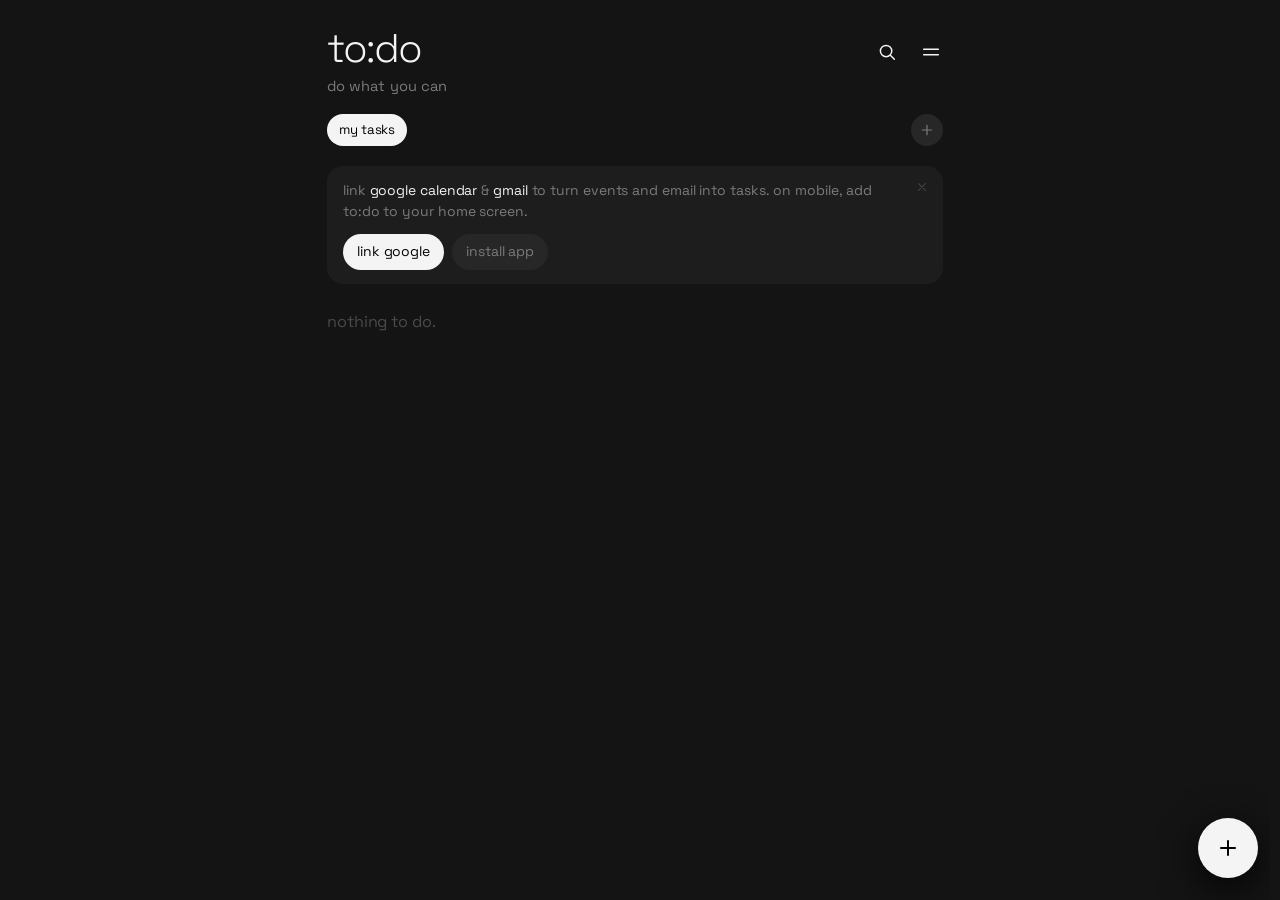
==== to-do/index.html @ fbfce0d0 "Restore to:do and add it to the simple apps hub" ====
<!doctype html>
<html lang="en" data-mode="dark">
<head>
<meta charset="utf-8">
<meta name="viewport" content="width=device-width, initial-scale=1, viewport-fit=cover">
<meta name="theme-color" content="#141414">
<meta name="color-scheme" content="dark">
<meta name="apple-mobile-web-app-capable" content="yes">
<meta name="mobile-web-app-capable" content="yes">
<meta name="apple-mobile-web-app-status-bar-style" content="black">
<script>
// the dev harness is local-only: never enable it on a public host
var __HOST = location.hostname;
var __PRIVATE = __HOST === 'localhost' || __HOST === '0.0.0.0' || __HOST === '::1' || __HOST === '[::1]' ||
  /^127\./.test(__HOST) || /^10\./.test(__HOST) || /^192\.168\./.test(__HOST) ||
  /^172\.(1[6-9]|2\d|3[01])\./.test(__HOST) || /\.local$/i.test(__HOST) || /\.localhost$/i.test(__HOST);
var __DEV = __PRIVATE && new URLSearchParams(location.search).has('dev');
var __NS = __DEV ? 'todo.dev.' : 'todo.';
try {
  const st = JSON.parse(localStorage.getItem(__NS + 'settings') || '{}');
  const m = st.mode === 'light' ? 'light' : 'dark';
  const saved = st.colors && st.colors[m] && st.colors[m].bg;
  const bg = typeof saved === 'string' && /^#[0-9a-f]{6}$/i.test(saved) ? saved : (m === 'light' ? '#ffffff' : '#141414');
  document.documentElement.dataset.mode = m;
  document.querySelector('meta[name="theme-color"]').content = bg;
  document.querySelector('meta[name="color-scheme"]').content = m;
  document.querySelector('meta[name="apple-mobile-web-app-status-bar-style"]').content = m === 'light' ? 'default' : 'black';
} catch {}
</script>
<script>
(function () {
  if (!__DEV || parent === window) return;
  const post = (kind, level, text, extra) => {
    try {
      parent.postMessage(Object.assign({ __todoDev: true, kind, level, text: String(text).slice(0, 4000), ts: Date.now() }, extra || {}), location.origin);
    } catch {}
  };
  const fmt = v => {
    try {
      if (typeof v === 'string') return v;
      if (v instanceof Error) return v.stack || v.message;
      if (typeof v === 'function') return '[function ' + (v.name || 'anonymous') + ']';
      const s = JSON.stringify(v, (k, x) => typeof x === 'function' ? '[function]' : x);
      return s === undefined ? String(v) : s;
    } catch { return String(v); }
  };
  ['log', 'info', 'warn', 'error', 'debug'].forEach(level => {
    const original = console[level].bind(console);
    console[level] = (...args) => {
      original(...args);
      // this hook only exists in the dev sandbox
      post('log', level, args.map(fmt).join(' '));
    };
  });
  addEventListener('error', e => post('log', 'error', (e.message || 'script error') + ' @ ' + (e.filename || '?') + ':' + (e.lineno || 0)));
  addEventListener('unhandledrejection', e => post('log', 'error', 'unhandled rejection: ' + fmt(e.reason)));
  const realFetch = window.fetch;
  if (realFetch) {
    window.fetch = function (input, init) {
      const started = performance.now();
      const req = input && typeof input === 'object' ? input : null;
      const method = String((init && init.method) || (req && req.method) || 'GET').toUpperCase();
      let target = 'request';
      try { const u = new URL(typeof input === 'string' ? input : input.url, location.href); target = u.origin + u.pathname; } catch {}
      const done = (level, text) => post('net', level, method + ' ' + target + ' · ' + text + ' · ' + Math.round(performance.now() - started) + 'ms');
      let promise;
      try { promise = realFetch.apply(this, arguments); } catch (e) { done('error', 'failed'); throw e; }
      Promise.resolve(promise).then(res => done(res.ok ? 'info' : 'warn', String(res.status)), () => done('error', 'failed'));
      return promise;
    };
  }
  post('hello', 'info', 'dev sandbox ready');
})();
</script>
<script>
window.addEventListener('beforeinstallprompt', e => { e.preventDefault(); window.__installPrompt = e; });
</script>
<meta name="apple-mobile-web-app-title" content="to:do">
<title>to:do</title>
<link rel="manifest" href="manifest.webmanifest">
<link rel="icon" href="data:image/svg+xml,%3Csvg xmlns='http://www.w3.org/2000/svg' viewBox='0 0 64 64'%3E%3Crect width='64' height='64' rx='14' fill='%23000'/%3E%3Cpath d='M18 33.5l9 9 19-19' fill='none' stroke='%23f4f4f4' stroke-width='5' stroke-linecap='round' stroke-linejoin='round'/%3E%3C/svg%3E">
<link rel="apple-touch-icon" href="icon-192.png">
<link rel="preconnect" href="https://fonts.googleapis.com">
<link rel="preconnect" href="https://fonts.gstatic.com" crossorigin>
<link id="fontLink" rel="stylesheet" href="">
<style>
:root{
  --bg:#141414;
  --fg:#f4f4f4;
  --mute:color-mix(in srgb,var(--fg) 46%,var(--bg));
  --faint:color-mix(in srgb,var(--fg) 24%,var(--bg));
  --surface:color-mix(in srgb,var(--fg) 4%,var(--bg));
  --surface2:color-mix(in srgb,var(--fg) 8.5%,var(--bg));
  --surface3:color-mix(in srgb,var(--fg) 12.7%,var(--bg));
  --menu:color-mix(in srgb,var(--fg) 2%,var(--bg));
  --danger:color-mix(in srgb,var(--fg) 17.2%,var(--bg));
  --red:#ff453a;
  --accent:var(--fg);
  --accent-ink:var(--bg);
  --shadow:0 10px 40px rgba(0,0,0,.9);
  --shadow-lg:0 30px 80px rgba(0,0,0,.95);
  --font:'Inter',system-ui,-apple-system,"Segoe UI",Roboto,sans-serif;
  --fs:17px;
  --pad:14px;
  --spd:1;
  --ease:cubic-bezier(.22,.8,.24,1);
  --safe-b:env(safe-area-inset-bottom,0px);
  --safe-t:env(safe-area-inset-top,0px);
  color-scheme:dark;
}
html[data-mode="light"]{
  --bg:#fff;
  --fg:#141414;
  --surface:color-mix(in srgb,var(--fg) 3.3%,var(--bg));
  --surface2:color-mix(in srgb,var(--fg) 6.7%,var(--bg));
  --surface3:color-mix(in srgb,var(--fg) 11.5%,var(--bg));
  --menu:color-mix(in srgb,var(--fg) 1.2%,var(--bg));
  --danger:color-mix(in srgb,var(--fg) 8%,var(--bg));
  --red:#d92d20;
  --shadow:0 10px 40px rgba(0,0,0,.10);
  --shadow-lg:0 30px 80px rgba(0,0,0,.14);
  color-scheme:light;
}
html{scrollbar-gutter:stable;touch-action:manipulation}
*{box-sizing:border-box;margin:0;padding:0;border:0;outline:0;-webkit-tap-highlight-color:transparent;scrollbar-width:thin;scrollbar-color:var(--surface3) transparent}
button,a,input,select,textarea,label{touch-action:manipulation}
body,input,textarea,.text,.meta,.empty,.welcome p,.hint,.status .st{-webkit-user-select:text;user-select:text}
@media (max-width:820px),(pointer:coarse){
  #listName,#taskDue,#clientId,#searchInput,.field input[type="text"],.field input[type="password"],.field input[type="url"]{font-size:16px}
}
::-webkit-scrollbar{width:5px;height:5px}
::-webkit-scrollbar-track{background:transparent}
::-webkit-scrollbar-thumb{background:var(--surface3);border-radius:999px}
html,body{background:var(--bg);color:var(--fg);touch-action:manipulation}
body{
  font-family:var(--font);font-size:var(--fs);font-weight:400;line-height:1.4;
  text-transform:lowercase;letter-spacing:-.005em;
  -webkit-font-smoothing:antialiased;min-height:100dvh;overflow-x:hidden;
}
button,input,select,textarea{font:inherit;color:inherit;background:none;text-transform:inherit;letter-spacing:inherit}
button{cursor:pointer;user-select:none}
.raw,.raw::placeholder{text-transform:none}
::selection{background:var(--fg);color:var(--bg)}
:is(button,a,input:not(#taskText)):focus-visible{background-color:var(--surface3)!important;border-radius:10px}
:is(.seg button[aria-pressed="true"],.chip.solid):focus-visible{background-color:var(--fg)!important;border-radius:999px;opacity:.75}
[hidden]{display:none!important}

/* ---------- layout ---------- */
main{max-width:660px;margin:0 auto;padding:calc(28px + var(--safe-t)) 22px calc(140px + var(--safe-b))}
header{display:grid;grid-template-columns:minmax(0,1fr) auto;align-items:start;gap:16px;transition:column-gap calc(var(--spd)*220ms) var(--ease)}
#brand{grid-column:1;grid-row:1;min-width:0;max-height:80px;overflow:hidden;transition:max-height calc(var(--spd)*240ms) var(--ease),opacity calc(var(--spd)*180ms) ease,transform calc(var(--spd)*220ms) var(--ease)}
body.searching #brand{max-height:44px;opacity:0;transform:translateX(-8px);pointer-events:none}
body.searching header{column-gap:8px}
h1{font-size:2.35em;font-weight:300;letter-spacing:-.035em;line-height:1.05;word-break:break-word}
#title .devbadge{display:inline-block;vertical-align:middle;margin-left:8px;padding:2px 6px;border-radius:6px;background:var(--surface3);color:var(--mute);font-size:.28em;letter-spacing:.08em;font-weight:500;line-height:1.2}
.motto{color:var(--mute);font-size:.86em;margin-top:6px;letter-spacing:.005em;cursor:pointer;transition:opacity calc(var(--spd)*200ms) ease,color calc(var(--spd)*200ms) ease}
.motto:hover{color:var(--fg)}
.motto.fade{opacity:0}
.iconbtn{width:44px;height:44px;display:grid;place-items:center;border-radius:50%;color:var(--fg);transition:background calc(var(--spd)*200ms)}
.iconbtn:hover{background:var(--surface2)}
.iconbtn svg{width:22px;height:22px;stroke:currentColor;fill:none;stroke-width:1.6;stroke-linecap:round}
.hactions{grid-column:2;grid-row:1;display:flex;align-items:flex-start;flex:none}
#searchBtn{position:relative;margin-top:2px}
#searchBtn .searchGlyph,#searchBtn .closeGlyph{grid-area:1/1;transition:opacity calc(var(--spd)*220ms) ease,transform calc(var(--spd)*220ms) var(--ease)}
#searchBtn .closeGlyph{opacity:0;transform:rotate(-45deg) scale(.7)}
body.searching #searchBtn .searchGlyph{opacity:0;transform:rotate(45deg) scale(.7)}
body.searching #searchBtn .closeGlyph{opacity:1;transform:none}
#menuBtn{margin-top:2px;margin-right:-10px}
#menuBtn .dot{position:absolute;width:6px;height:6px;border-radius:50%;background:var(--accent);transform:translate(11px,-11px);opacity:0;transition:opacity calc(var(--spd)*300ms)}
#menuBtn.attn .dot{opacity:1}
#menuBtn{position:relative}

/* ---------- search ---------- */
.searchwrap{grid-column:1;grid-row:1;min-width:0;height:44px;display:flex;align-items:center;opacity:0;transform:scaleX(.55);transform-origin:right center;pointer-events:none;transition:opacity calc(var(--spd)*200ms) ease,transform calc(var(--spd)*260ms) var(--ease)}
body.searching #searchWrap{opacity:1;transform:none;pointer-events:auto}
.searchwrap>div{min-width:0;width:100%}
.searchbar{display:flex;align-items:center;gap:8px;width:100%;height:40px;padding:0 14px;background:var(--surface2);border-radius:999px}
.searchbar>svg{width:16px;height:16px;flex:none;stroke:var(--mute);fill:none;stroke-width:1.7;stroke-linecap:round}
#searchInput{flex:1;min-width:0;height:100%;background:transparent;color:var(--fg);font-size:max(16px,1em);text-transform:none;appearance:none;-webkit-appearance:none}
#searchInput::placeholder{color:var(--faint)}
#searchInput::-webkit-search-cancel-button{display:none}
#searchClear{flex:none;width:26px;height:26px;border-radius:50%;display:grid;place-items:center;color:var(--mute);font-size:1.1em;transition:background calc(var(--spd)*200ms),color calc(var(--spd)*200ms)}
#searchClear:hover{color:var(--fg);background:var(--surface3)}
#listbar{max-height:40px;transition:max-height calc(var(--spd)*220ms) var(--ease),opacity calc(var(--spd)*160ms) ease,margin-top calc(var(--spd)*220ms) ease}
body.searching #listbar{max-height:0;opacity:0;margin-top:0;overflow:hidden;pointer-events:none}
body.searching #welcomeWrap{display:none}
.meta .listname{color:var(--mute)}

/* ---------- lists ---------- */
ul{list-style:none}
#taskArea{margin-top:18px;transition:opacity calc(var(--spd)*160ms) ease,transform calc(var(--spd)*160ms) var(--ease)}
#taskArea.swapping{opacity:0;transform:translateY(4px);pointer-events:none}
.item{display:grid;grid-template-rows:1fr;opacity:1;transition:grid-template-rows calc(var(--spd)*240ms) cubic-bezier(.25,.46,.45,.94),opacity calc(var(--spd)*140ms) ease}
.item>.inner{min-height:0;overflow:hidden;display:flex;align-items:flex-start;gap:14px;padding:var(--pad) 0;transition:opacity calc(var(--spd)*100ms) ease,transform calc(var(--spd)*100ms) var(--ease),padding-top calc(var(--spd)*240ms) cubic-bezier(.25,.46,.45,.94),padding-bottom calc(var(--spd)*240ms) cubic-bezier(.25,.46,.45,.94)}
.item.enter{grid-template-rows:0fr;opacity:0}
.item.leaving{grid-template-rows:0fr;opacity:0}
.item.enter>.inner,.item.leaving>.inner{padding-top:0;padding-bottom:0}
.item.leaving>.inner{opacity:0;transform:translateY(-4px)}
.check{flex:none;width:24px;height:24px;margin-top:calc((1.4em - 24px)/2);border-radius:50%;background:var(--surface3);display:grid;place-items:center;transition:background calc(var(--spd)*240ms) ease,transform calc(var(--spd)*200ms) ease}
.check:active{transform:scale(.88)}
.check svg{width:14px;height:14px;fill:none;stroke:var(--accent-ink);stroke-width:2.6;stroke-linecap:round;stroke-linejoin:round}
.check path{stroke-dasharray:24;stroke-dashoffset:24;transition:stroke-dashoffset calc(var(--spd)*240ms) cubic-bezier(.25,.46,.45,.94)}
@media (hover:hover){.check:hover{background:color-mix(in srgb,var(--fg) 30%,var(--bg))}}
.body{flex:1;min-width:0}
.text{
  word-break:break-word;
  background:linear-gradient(currentColor,currentColor) no-repeat 0 50%/0% 1.5px;
  transition:background-size calc(var(--spd)*240ms) cubic-bezier(.25,.46,.45,.94),color calc(var(--spd)*240ms) ease;
}
.meta{font-size:.7em;color:var(--faint);margin-top:4px;letter-spacing:.03em;display:flex;gap:8px;flex-wrap:wrap;transition:opacity calc(var(--spd)*120ms) ease}
.meta .late{color:var(--mute);display:inline-flex;align-items:center;gap:6px}
.meta .late::before{content:"";flex:none;width:5px;height:5px;border-radius:50%;background:var(--red)}
.meta .bell{display:inline-flex;align-items:center}
.meta .bell svg{width:11px;height:11px;fill:none;stroke:currentColor;stroke-width:1.8;stroke-linecap:round;stroke-linejoin:round}
.striking .check,.done .check{background:var(--accent)}
.striking .check path,.done .check path{stroke-dashoffset:0}
.striking .text,.done .text{background-size:100% 1.5px;color:var(--mute)}
.done .meta{opacity:.6}
.edit{flex:none;width:34px;height:34px;margin:calc((1.4em - 34px)/2) -6px 0 0;border-radius:50%;display:grid;place-items:center;color:var(--faint);transition:color calc(var(--spd)*200ms),background calc(var(--spd)*200ms)}
.edit svg{width:16px;height:16px;fill:none;stroke:currentColor;stroke-width:1.6;stroke-linecap:round;stroke-linejoin:round}
.edit:hover{color:var(--fg);background:var(--surface2)}
.empty{color:var(--faint);padding:var(--pad) 0;font-size:.95em}

.secclip{display:grid;grid-template-rows:1fr;opacity:1;transition:grid-template-rows calc(var(--spd)*300ms) var(--ease),opacity calc(var(--spd)*220ms) ease}
.secclip>div{min-height:0;overflow:hidden}
#overdueWrap{margin-bottom:12px;transition:margin-bottom calc(var(--spd)*300ms) var(--ease)}
#overdueWrap.off{margin-bottom:0}
#overdueWrap.off>.secclip{grid-template-rows:0fr;opacity:0}
#overdueHead{display:flex;align-items:center;gap:8px;color:var(--mute);font-size:.8em;padding:2px 0 4px;letter-spacing:.02em}
#overdueHead .dot{flex:none;width:6px;height:6px;border-radius:50%;background:var(--red)}

#welcomeWrap{display:grid;grid-template-rows:1fr;opacity:1;margin-top:18px;transition:grid-template-rows calc(var(--spd)*240ms) cubic-bezier(.25,.46,.45,.94),opacity calc(var(--spd)*160ms) ease,margin-top calc(var(--spd)*240ms) ease}
#welcomeWrap[hidden]{display:none}
#welcomeWrap.off{grid-template-rows:0fr;opacity:0;margin-top:0}
#welcomeWrap>div{min-height:0;overflow:hidden}
.welcome{position:relative;background:var(--surface);border-radius:16px;padding:14px 16px}
.welcome p{font-size:.82em;color:var(--mute);line-height:1.5;padding-right:36px}
.welcome p strong{color:var(--fg);font-weight:400}
.welcome-actions{display:flex;gap:8px;flex-wrap:wrap;margin-top:12px}
.welcome-x{position:absolute;top:6px;right:6px;width:30px;height:30px;display:grid;place-items:center;border-radius:50%;color:var(--faint)}
.welcome-x:hover{color:var(--fg);background:var(--surface2)}
.welcome-x svg{width:14px;height:14px;stroke:currentColor;fill:none;stroke-width:1.8;stroke-linecap:round}

#doneWrap{margin-top:34px;transition:margin-top calc(var(--spd)*300ms) var(--ease)}
#doneWrap.off{margin-top:0}
#doneWrap.off>.secclip{grid-template-rows:0fr;opacity:0}
#doneHead{display:flex;align-items:center;gap:10px;color:var(--mute);font-size:.8em;padding:8px 0;letter-spacing:.02em}
#doneHead svg{width:12px;height:12px;stroke:currentColor;fill:none;stroke-width:2;transition:transform calc(var(--spd)*260ms) var(--ease)}
#doneWrap.collapsed #doneHead svg{transform:rotate(-90deg)}
#doneHead .grow{flex:1}
#clearDone{color:var(--faint);font-size:1em;padding:4px 0}
#clearDone:hover{color:var(--fg)}
#doneBox{display:grid;grid-template-rows:1fr;transition:grid-template-rows calc(var(--spd)*320ms) var(--ease)}
#doneWrap.collapsed #doneBox{grid-template-rows:0fr}
#doneBox>div{min-height:0;overflow:hidden}
#doneList .item>.inner{padding:calc(var(--pad)*.7) 0}
#doneList .item.enter>.inner,#doneList .item.leaving>.inner{padding-top:0;padding-bottom:0}
#doneList{font-size:.94em}

/* ---------- lists ---------- */
.listbar{display:flex;align-items:center;gap:6px;margin-top:16px;position:relative}
.listtabs{display:flex;gap:6px;overflow-x:auto;scrollbar-width:none;flex:1;padding:2px 0}
.listtabs::-webkit-scrollbar{display:none}
.listtab{flex:none;height:32px;padding:0 12px;border-radius:999px;background:var(--surface2);color:var(--mute);font-size:.78em;white-space:nowrap;transition:background calc(var(--spd)*200ms) ease,color calc(var(--spd)*200ms) ease}
.listtab:hover{color:var(--fg)}
.listtab[aria-selected="true"]{background:var(--accent);color:var(--accent-ink)}
.listbtn{flex:none;width:32px;height:32px;border-radius:50%;display:grid;place-items:center;color:var(--mute);background:var(--surface2);transition:background calc(var(--spd)*200ms) ease,color calc(var(--spd)*200ms) ease}
.listbtn:hover{color:var(--fg);background:var(--surface3)}
.listbtn svg{width:16px;height:16px;stroke:currentColor;fill:none;stroke-width:1.8;stroke-linecap:round}
#listMore[hidden]{display:none}
#listMore{background:transparent}
#listMore:hover{background:var(--surface2)}
.listmenu{position:absolute;top:calc(100% + 8px);right:0;z-index:20;background:var(--surface);border-radius:12px;padding:6px;box-shadow:var(--shadow);display:flex;flex-direction:column;min-width:150px}
.listmenu[hidden]{display:none}
.listmenu button{text-align:left;padding:9px 12px;border-radius:8px;color:var(--mute);font-size:.85em}
.listmenu button:hover{color:var(--fg);background:var(--surface2)}
.listmenu button.danger:hover{background:var(--danger)}
.listformwrap{max-height:36px;overflow:hidden;opacity:1;margin-top:10px;transition:max-height calc(var(--spd)*200ms) cubic-bezier(.4,0,.2,1),opacity calc(var(--spd)*160ms) ease,margin-top calc(var(--spd)*200ms) ease}
.listformwrap[hidden]{display:none}
.listformwrap.off{max-height:0;opacity:0;margin-top:0}
.listformwrap>div{min-height:0;overflow:hidden}
.listform{display:flex;gap:8px;align-items:center}
.listform input{flex:1;min-width:0;height:36px;background:var(--surface2);border-radius:999px;padding:0 14px;font-size:.86em}
.listform input::placeholder{color:var(--faint)}

/* ---------- fab ---------- */
#fab{
  position:fixed;z-index:60;right:calc(22px + env(safe-area-inset-right,0px));bottom:calc(22px + var(--safe-b));
  width:60px;height:60px;border-radius:50%;background:var(--accent);color:var(--accent-ink);display:grid;place-items:center;
  box-shadow:var(--shadow);transition:transform calc(var(--spd)*320ms) var(--ease),background calc(var(--spd)*300ms)
}
#fab svg{width:24px;height:24px;stroke:var(--accent-ink);stroke-width:2;stroke-linecap:round;fill:none;transition:transform calc(var(--spd)*320ms) var(--ease)}
#fab:active{transform:scale(.92)}
#fab.open svg{transform:rotate(45deg)}
#fab:focus-visible{background:var(--accent)!important;box-shadow:0 0 0 6px var(--surface3)}

/* ---------- popover sheet ---------- */
.scrim{position:fixed;inset:0;z-index:40;background:rgba(0,0,0,.6);opacity:0;pointer-events:none;transition:opacity calc(var(--spd)*260ms) ease;backdrop-filter:blur(2px);-webkit-backdrop-filter:blur(2px)}
.scrim.show{opacity:1;pointer-events:auto}
#sheet{
  position:fixed;z-index:50;right:calc(22px + env(safe-area-inset-right,0px));bottom:calc(96px + var(--safe-b));
  width:min(440px,calc(100vw - 32px));background:var(--surface);border-radius:22px;padding:18px;
  transform-origin:calc(100% - 30px) calc(100% + 40px);transform:scale(.6) translateY(20px);opacity:0;pointer-events:none;
  transition:transform calc(var(--spd)*340ms) var(--ease),opacity calc(var(--spd)*220ms) ease;
  box-shadow:var(--shadow-lg)
}
#sheet.show{transform:none;opacity:1;pointer-events:auto}
#taskText{width:100%;font-size:1.15em;padding:6px 2px 14px;font-weight:400}
#taskText::placeholder{color:var(--faint)}
.row{display:flex;align-items:center;gap:8px;flex-wrap:wrap}
.grow{flex:1}
.chip{display:inline-flex;align-items:center;gap:8px;height:36px;padding:0 14px;border-radius:999px;background:var(--surface2);color:var(--mute);font-size:.82em;transition:background calc(var(--spd)*200ms),color calc(var(--spd)*200ms)}
.chip:hover{color:var(--fg)}
.chip.solid{background:var(--accent);color:var(--accent-ink)}
.chip.solid:disabled{opacity:.35}
#notifyChip{padding:0 11px;color:var(--mute)}
#notifyChip svg{width:16px;height:16px;fill:none;stroke:currentColor;stroke-width:1.6;stroke-linecap:round;stroke-linejoin:round}
#notifyChip[aria-pressed="true"]{background:var(--accent);color:var(--accent-ink)}
.chip.danger:hover{background:var(--danger)}
.chip input[type=datetime-local]{color:var(--fg);font-size:1em;min-width:0;width:100%;color-scheme:inherit;text-transform:none}
label.chip{flex:0 1 auto;min-width:0;overflow:hidden}
#form .row{flex-wrap:wrap}
#form .row .duewrap{display:flex;align-items:center;gap:8px;flex:1 1 0;min-width:0;position:relative}
#form .row label.chip{flex:1 1 0;width:100%;min-width:0;max-width:none;position:relative}
#dueCompact{display:none}
#form .row label.chip:focus-within{background:var(--surface3)}
#form .row .actions{display:flex;gap:8px;margin-left:0;flex:0 0 auto}
.row .chip:not(label){flex:none}
.chip input[type=datetime-local]:not(.has){color:var(--faint)}
.more-toggle{margin-top:14px;color:var(--faint);font-size:.78em;display:flex;align-items:center;gap:6px;padding:4px 0}
.more-toggle svg{width:10px;height:10px;stroke:currentColor;fill:none;stroke-width:2;transition:transform calc(var(--spd)*240ms) var(--ease)}
.more-toggle[aria-expanded="true"] svg{transform:rotate(180deg)}
.more-toggle:hover{color:var(--fg)}
.more{display:grid;grid-template-rows:0fr;transition:grid-template-rows calc(var(--spd)*300ms) var(--ease)}
.more.show{grid-template-rows:1fr}
.more>div{min-height:0;overflow:hidden;display:flex;flex-direction:column}
.more button{text-align:left;padding:12px 2px;color:var(--mute);font-size:.92em;display:flex;align-items:center;gap:12px;border-radius:10px}
.more button:first-child{margin-top:8px}
.more button:hover{color:var(--fg)}
.more button svg{width:16px;height:16px;fill:none;stroke:currentColor;stroke-width:1.6;stroke-linecap:round;stroke-linejoin:round}

/* ---------- mobile task sheet ---------- */
@media (max-width:520px){
  #sheet{right:16px;left:16px;width:auto}
  #form .row{flex-wrap:nowrap;gap:4px;position:relative}
  #form .row.editing{flex-wrap:wrap;justify-content:center;gap:6px}
  #form .row.editing .duewrap{flex:1 1 100%}
  #form .row.editing label.chip{flex:1 1 100%}
  #form .row .duewrap{flex:1 1 0;min-width:0;gap:0;overflow:hidden}
  #form .row label.chip{flex:1 1 0;width:100%;max-width:none;min-width:0;padding:0 10px;gap:0}
  #form .row label.chip .duelabel{display:none}
  #dueCompact{display:block;font-size:15px;line-height:36px;white-space:nowrap;overflow:hidden;text-overflow:ellipsis;padding-right:30px;color:var(--mute);pointer-events:none}
  #dueCompact.has{color:var(--fg)}
  #taskDue{position:absolute;inset:0;width:100%;height:100%;opacity:0;cursor:pointer;font-size:16px;min-width:0;padding:0;z-index:1}
  #form .row .actions{flex:0 0 auto;margin-left:0;display:flex}
  #form .row .actions .chip{flex:0 0 auto;min-width:100px;padding:0 14px;justify-content:center}
  #notifyChip{flex:0 0 auto;padding:0 9px}
  #clearDue{position:absolute;top:0;right:0;width:30px;height:36px;padding:0;justify-content:center;background:transparent;z-index:2}
}

/* ---------- menu drawer ---------- */
#menu{
  position:fixed;z-index:65;top:0;right:0;bottom:0;width:min(390px,100vw);background:var(--menu);
  transform:translateX(102%);transition:transform calc(var(--spd)*380ms) var(--ease);
  overflow-y:auto;overscroll-behavior:contain;padding:calc(24px + var(--safe-t)) 24px calc(48px + var(--safe-b))
}
#menu.show{transform:none}
#menu .top{display:flex;align-items:center;justify-content:space-between;margin-bottom:4px}
#menu h2{font-size:1.2em;font-weight:300;letter-spacing:-.02em}
#menu h3{font-size:.7em;color:var(--faint);font-weight:500;letter-spacing:.1em;margin:22px 0 8px}
.card{background:var(--surface);border-radius:16px;padding:12px 16px;display:flex;flex-direction:column;gap:2px}
.field{padding:8px 0}
.field>label,.field>.lbl{display:block;font-size:.76em;color:var(--mute);margin-bottom:6px}
.field input[type=text],.field input[type=password]{width:100%;background:var(--surface2);border-radius:10px;padding:10px 12px;font-size:.88em}
.field input::placeholder{color:var(--faint)}
.hint{font-size:.7em;color:var(--faint);margin-top:6px;line-height:1.45}
.hint a{color:var(--mute)}
.seg{display:flex;flex-wrap:wrap;gap:6px}
.seg button{height:32px;padding:0 12px;border-radius:999px;background:var(--surface2);color:var(--mute);font-size:.78em;transition:background calc(var(--spd)*200ms),color calc(var(--spd)*200ms)}
.seg button[aria-pressed="true"]{background:var(--accent);color:var(--accent-ink)}
.seg button:hover:not([aria-pressed="true"]){color:var(--fg)}
.tog{display:flex;align-items:center;justify-content:space-between;padding:9px 0;font-size:.88em;color:var(--mute);width:100%;text-align:left}
.tog:hover{color:var(--fg)}
.tog[aria-disabled="true"]{color:var(--faint);cursor:default}
.tog[aria-disabled="true"]:hover{color:var(--faint)}
.tog[aria-disabled="true"] .sw{opacity:.5}
.sw{flex:none;width:38px;height:22px;border-radius:999px;background:var(--surface3);position:relative;transition:background calc(var(--spd)*240ms)}
.sw::after{content:"";position:absolute;top:3px;left:3px;width:16px;height:16px;border-radius:50%;background:var(--mute);transition:transform calc(var(--spd)*240ms) var(--ease),background calc(var(--spd)*240ms)}
.tog[aria-checked="true"] .sw{background:var(--accent)}
.tog[aria-checked="true"] .sw::after{transform:translateX(16px);background:var(--accent-ink)}
.status{display:flex;align-items:center;justify-content:space-between;gap:12px;padding:6px 0 10px;font-size:.88em}
.status .st{color:var(--mute);min-width:0;overflow:hidden;text-overflow:ellipsis;white-space:nowrap}
.linkbtn{display:block;width:100%;text-align:left;padding:9px 0;color:var(--mute);font-size:.88em;text-decoration:none}
.linkbtn:hover{color:var(--fg)}
.linkgrid{display:grid;grid-template-columns:1fr 1fr;gap:0 18px}
.linkgrid .linkbtn{padding:8px 0}
.swatches{display:flex;flex-wrap:wrap;align-items:center;gap:8px;padding:2px 0}
.swatch{width:24px;height:24px;border-radius:50%;background:var(--sw);transition:transform calc(var(--spd)*200ms) var(--ease),box-shadow calc(var(--spd)*200ms) ease}
.swatch:active{transform:scale(.9)}
.swatch[aria-pressed="true"],.swatch.custom-on{box-shadow:0 0 0 2px var(--bg),0 0 0 3px var(--fg)}
.swatch.custom{position:relative;overflow:hidden;background:conic-gradient(from 0deg,#f7768e,#e0af68,#9ece6a,#7dcfff,#7aa2f7,#bb9af7,#f7768e)}
.swatch.custom input{position:absolute;inset:-6px;width:calc(100% + 12px);height:calc(100% + 12px);opacity:0;cursor:pointer}
.swatch.custom:focus-within{box-shadow:0 0 0 2px var(--bg),0 0 0 3px var(--fg)}
.color-row{display:flex;align-items:center;justify-content:space-between;gap:12px;padding:7px 0}
.color-row .lbl{margin:0;font-size:.8em;color:var(--mute)}
.color-input{width:42px;height:26px;border-radius:8px;background:var(--surface2);padding:0;cursor:pointer;appearance:none;-webkit-appearance:none;box-shadow:inset 0 0 0 1px var(--surface3)}
.color-input::-webkit-color-swatch-wrapper{padding:0}
.color-input::-webkit-color-swatch{border:0;border-radius:6px}
.color-input::-moz-color-swatch{border:0;border-radius:6px}
.chip:disabled{opacity:.35;pointer-events:none}

/* ---------- toast ---------- */
#toast{
  position:fixed;z-index:70;left:50%;bottom:calc(34px + var(--safe-b));transform:translate(-50%,20px);opacity:0;pointer-events:none;
  background:var(--surface2);color:var(--fg);border-radius:999px;padding:11px 18px;font-size:.8em;max-width:calc(100vw - 140px);
  transition:transform calc(var(--spd)*300ms) var(--ease),opacity calc(var(--spd)*220ms) ease;text-align:center
}
#toast.show{transform:translate(-50%,0);opacity:1}
@media (max-width:520px){#toast{left:22px;transform:translate(0,20px);max-width:calc(100vw - 120px)}#toast.show{transform:none}}

html.rm *,html.rm *::before,html.rm *::after{animation-duration:1ms!important;animation-delay:0ms!important;transition-duration:1ms!important;transition-delay:0ms!important}
html.no-tx *,html.no-tx *::before,html.no-tx *::after{transition:none!important}
</style>
</head>
<body>
<main>
  <header>
    <div id="brand">
      <h1 id="title">to:do</h1>
      <div class="motto" id="motto" role="button" tabindex="0" aria-label="encouragement, tap for another">you got this</div>
    </div>
    <div id="searchWrap" class="searchwrap" hidden><div>
      <div class="searchbar">
        <svg viewBox="0 0 24 24" aria-hidden="true"><circle cx="11" cy="11" r="6.2"/><path d="M15.6 15.6 20 20"/></svg>
        <input id="searchInput" type="search" placeholder="search all tasks" maxlength="120" autocomplete="off" enterkeyhint="search" aria-label="search tasks">
        <button type="button" id="searchClear" aria-label="clear search" hidden>×</button>
      </div>
    </div></div>
    <div class="hactions">
      <button class="iconbtn" id="searchBtn" aria-label="search tasks" aria-expanded="false" aria-controls="searchWrap">
        <svg class="searchGlyph" viewBox="0 0 24 24" aria-hidden="true"><circle cx="11" cy="11" r="6.2"/><path d="M15.6 15.6 20 20"/></svg>
        <svg class="closeGlyph" viewBox="0 0 24 24" aria-hidden="true"><path d="M6 6l12 12M18 6 6 18"/></svg>
      </button>
      <button class="iconbtn" id="menuBtn" aria-label="menu" aria-expanded="false" aria-controls="menu">
        <svg viewBox="0 0 24 24"><path d="M4 9h16M4 15h16"/></svg><span class="dot"></span>
      </button>
    </div>
  </header>

  <div class="listbar" id="listbar">
    <div id="listTabs" class="listtabs" role="tablist" aria-label="lists"></div>
    <button type="button" class="listbtn" id="listMore" aria-label="list options" aria-haspopup="menu" aria-expanded="false" hidden><svg viewBox="0 0 24 24"><path d="M5 12h.01M12 12h.01M19 12h.01"/></svg></button>
    <button type="button" class="listbtn" id="addListBtn" aria-label="new list" aria-expanded="false" aria-controls="listFormWrap"><svg viewBox="0 0 24 24"><path d="M12 5v14M5 12h14"/></svg></button>
    <div class="listmenu" id="listMenu" role="menu" hidden>
      <button type="button" id="renameList" role="menuitem">rename</button>
      <button type="button" id="deleteList" class="danger" role="menuitem">delete</button>
    </div>
  </div>
  <div id="listFormWrap" class="listformwrap" hidden><div>
    <form id="listForm" class="listform" autocomplete="off">
      <input id="listName" type="text" maxlength="40" placeholder="list name" enterkeyhint="done" aria-label="list name">
      <button type="submit" class="chip solid" id="listSubmit">add</button>
      <button type="button" class="chip" id="listCancel">cancel</button>
    </form>
  </div></div>

  <div id="welcomeWrap" hidden><div>
    <section class="welcome" aria-label="welcome">
      <button type="button" class="welcome-x" id="welcomeClose" aria-label="dismiss welcome"><svg viewBox="0 0 24 24"><path d="M6 6l12 12M18 6 6 18"/></svg></button>
      <p>link <strong>google calendar</strong> &amp; <strong>gmail</strong> to turn events and email into tasks.<span id="welcomeHome"> on mobile, add to:do to your home screen.</span></p>
      <div class="welcome-actions" id="welcomeActions">
        <button type="button" class="chip solid" id="welcomeLink">link google</button>
        <button type="button" class="chip" id="welcomeInstall">install app</button>
      </div>
    </section>
  </div></div>

  <div id="taskArea" role="tabpanel">
    <section id="overdueWrap" hidden>
      <div class="secclip"><div>
        <div id="overdueHead"><span class="dot" aria-hidden="true"></span><span>overdue <span id="overdueCount"></span></span></div>
        <ul id="overdueList" aria-label="overdue tasks"></ul>
      </div></div>
    </section>
    <ul id="list" aria-label="tasks"></ul>
    <div class="empty" id="empty" hidden>nothing to do.</div>

    <section id="doneWrap" hidden>
      <div class="secclip"><div>
        <div id="doneHead">
          <button id="doneToggle" aria-expanded="true" style="display:flex;align-items:center;gap:10px">
            <svg viewBox="0 0 12 12"><path d="M2.5 4.5 6 8l3.5-3.5"/></svg><span>completed <span id="doneCount"></span></span>
          </button>
          <span class="grow"></span>
          <button id="clearDone">clear</button>
        </div>
        <div id="doneBox"><div><ul id="doneList" aria-label="completed"></ul></div></div>
      </div></div>
    </section>
  </div>
</main>

<div class="scrim" id="scrim"></div>

<section id="sheet" role="dialog" aria-modal="true" aria-label="add task" aria-hidden="true" inert>
  <form id="form" autocomplete="off">
    <input id="taskText" type="text" placeholder="what needs doing?" maxlength="240" enterkeyhint="done">
    <div class="row">
      <div class="duewrap">
        <label class="chip" title="due"><span class="duelabel">due</span><span id="dueCompact"></span><input type="datetime-local" id="taskDue" aria-label="due date"></label>
        <button type="button" class="chip" id="clearDue" aria-label="clear due date" hidden>×</button>
      </div>
      <button type="button" class="chip" id="notifyChip" aria-pressed="true" title="remind me" aria-label="remind me"><svg viewBox="0 0 24 24" aria-hidden="true"><path d="M6 9a6 6 0 0 1 12 0c0 7 3 7 3 9H3c0-2 3-2 3-9"/><path d="M10 21h4"/></svg></button>
      <span class="actions">
        <button type="button" class="chip danger" id="delBtn" hidden>delete</button>
        <button type="submit" class="chip solid" id="saveBtn">add</button>
      </span>
    </div>
  </form>
</section>

<button id="fab" aria-label="add task" aria-expanded="false" aria-controls="sheet">
  <svg viewBox="0 0 24 24"><path d="M12 5v14M5 12h14"/></svg>
</button>

<aside id="menu" aria-label="settings" aria-hidden="true" inert>
  <div class="top">
    <h2>menu</h2>
    <button type="button" class="iconbtn" id="menuClose" aria-label="close menu" style="margin-right:-10px"><svg viewBox="0 0 24 24"><path d="M6 6l12 12M18 6 6 18"/></svg></button>
  </div>

  <h3>appearance</h3>
  <div class="card">
    <div class="field"><div class="lbl">mode</div>
      <div class="seg" data-seg="mode"><button data-v="light">light</button><button data-v="dark">dark</button></div></div>
    <div class="field"><div class="lbl">font</div>
      <div class="seg" data-seg="font"><button data-v="inter">inter</button><button data-v="manrope">manrope</button><button data-v="grotesk">grotesk</button><button data-v="mono">mono</button><button data-v="system">system</button></div></div>
    <div class="field"><div class="lbl">text size</div>
      <div class="seg" data-seg="size"><button data-v="s">small</button><button data-v="m">medium</button><button data-v="l">large</button></div></div>
    <div class="field"><div class="lbl">density</div>
      <div class="seg" data-seg="density"><button data-v="compact">compact</button><button data-v="comfy">comfy</button><button data-v="airy">airy</button></div></div>
    <div class="field"><div class="lbl">animation</div>
      <div class="seg" data-seg="speed" data-num><button data-v="1.6">slow</button><button data-v="1">normal</button><button data-v="0.6">fast</button></div></div>
    <button type="button" class="tog" role="switch" data-toggle="reduceMotion"><span>reduce motion</span><span class="sw"></span></button>
  </div>

  <h3>colors</h3>
  <div class="card">
    <div class="field"><div class="lbl">accent</div>
      <div class="swatches" id="accentPresets">
        <button type="button" class="swatch" data-accent="" style="--sw:var(--fg)" aria-label="match text"></button>
        <button type="button" class="swatch" data-accent="#7aa2f7" style="--sw:#7aa2f7" aria-label="blue"></button>
        <button type="button" class="swatch" data-accent="#7dcfff" style="--sw:#7dcfff" aria-label="teal"></button>
        <button type="button" class="swatch" data-accent="#9ece6a" style="--sw:#9ece6a" aria-label="green"></button>
        <button type="button" class="swatch" data-accent="#e0af68" style="--sw:#e0af68" aria-label="amber"></button>
        <button type="button" class="swatch" data-accent="#ff9e64" style="--sw:#ff9e64" aria-label="orange"></button>
        <button type="button" class="swatch" data-accent="#f7768e" style="--sw:#f7768e" aria-label="rose"></button>
        <button type="button" class="swatch" data-accent="#bb9af7" style="--sw:#bb9af7" aria-label="violet"></button>
        <label class="swatch custom" title="custom accent" aria-label="custom accent"><input type="color" id="accentColor" aria-label="custom accent color"></label>
      </div>
    </div>
    <div class="color-row"><span class="lbl">background</span><input type="color" class="color-input" id="bgColor" aria-label="background color"></div>
    <div class="color-row"><span class="lbl">text</span><input type="color" class="color-input" id="fgColor" aria-label="text color"></div>
    <div class="status"><span class="st" id="colorHint"></span><button type="button" class="chip" id="resetColors">reset</button></div>
    <div class="hint">colors are saved separately for dark and light mode.</div>
  </div>

  <h3>behavior</h3>
  <div class="card">
    <button type="button" class="tog" role="switch" data-toggle="doneCollapsed"><span>collapse completed</span><span class="sw"></span></button>
    <button type="button" class="tog" role="switch" data-toggle="clock24"><span>24-hour time</span><span class="sw"></span></button>
    <button type="button" class="tog" role="switch" id="vibrateToggle" data-toggle="vibrate"><span>vibration</span><span class="sw"></span></button>
    <div class="hint" id="vibrateHint" hidden>this browser doesn't support vibration.</div>
  </div>

  <h3>notifications</h3>
  <div class="card">
    <div class="status"><span class="st" id="notifyStatus">not enabled</span><button type="button" class="chip solid" id="notifyBtn">allow notifications</button></div>
    <button type="button" class="tog" role="switch" data-toggle="notify"><span>reminders</span><span class="sw"></span></button>
    <button type="button" class="tog" role="switch" data-toggle="notifySound"><span>sound</span><span class="sw"></span></button>
    <div class="field"><div class="lbl">remind before</div>
      <div class="seg" data-seg="notifyLeads" data-multi="1"><button data-v="0">at time</button><button data-v="5">5m</button><button data-v="15">15m</button><button data-v="30">30m</button><button data-v="45">45m</button><button data-v="60">1h</button><button data-v="1440">1d</button></div></div>
    <div class="hint" id="notifyHint">each selected reminder fires once while to:do is open.</div>
  </div>

  <h3>sync</h3>
  <div class="card">
    <div class="status"><span class="st" id="gStatus">not connected</span><button type="button" class="chip solid" id="gBtn">sign in with google</button></div>
    <button type="button" class="tog" role="switch" data-toggle="useCal"><span>link calendar</span><span class="sw"></span></button>
    <button type="button" class="tog" role="switch" data-toggle="useMail"><span>link email</span><span class="sw"></span></button>
    <button type="button" class="tog" role="switch" data-toggle="autoLogin"><span>stay signed in</span><span class="sw"></span></button>
    <button type="button" class="tog" role="switch" data-toggle="autoSync"><span>auto sync</span><span class="sw"></span></button>
    <div class="status"><span class="st" id="syncStatus"></span></div>
    <div class="hint" id="renewHint" hidden><a href="#" id="renewHintLink">stay connected automatically</a></div>
    <div class="hint"><a href="help.html#link">how to link calendar &amp; email</a></div>
  </div>

  <h3>data</h3>
  <div class="card">
    <button type="button" class="linkbtn" id="exportBtn">export tasks</button>
    <button type="button" class="linkbtn" id="importBtn">import tasks</button>
    <input type="file" id="importFile" accept="application/json,.json" hidden>
    <button type="button" class="linkbtn" id="resetBtn">reset everything</button>
  </div>

  <h3>info</h3>
  <div class="card">
    <button type="button" class="linkbtn" id="installBtn">install app</button>
    <div class="linkgrid">
      <a class="linkbtn" href="about.html">about</a>
      <a class="linkbtn" href="help.html">help</a>
      <a class="linkbtn" href="terms.html">terms</a>
      <a class="linkbtn" href="privacy.html">privacy</a>
    </div>
    <div class="hint" id="buildInfo"></div>
  </div>

  <button type="button" class="more-toggle" id="devToggle" aria-expanded="false" aria-controls="devKeys" style="margin-top:16px">
    advanced <svg viewBox="0 0 12 12"><path d="M2.5 4.5 6 8l3.5-3.5"/></svg>
  </button>
  <div class="more" id="devKeys"><div>
    <div class="card" style="margin-top:8px">
      <div class="field">
        <label for="clientId">google oauth client id</label>
        <input id="clientId" class="raw" type="text" data-setting="clientId" placeholder="xxxx.apps.googleusercontent.com" spellcheck="false" autocomplete="off">
      </div>
      <div class="field">
        <label for="tokenProxy">token proxy url</label>
        <input id="tokenProxy" class="raw" type="url" data-setting="tokenProxy" placeholder="https://todo-token.xxx.workers.dev" spellcheck="false" autocomplete="off">
        <div class="hint">optional — keeps the client secret on a free server instead of this device. deploy the <a href="https://github.com/mumbo235/to-do/tree/main/server" target="_blank" rel="noopener">token proxy</a> and paste its url. then leave the secret below empty.</div>
      </div>
      <div class="field">
        <label for="clientSecret">google oauth client secret</label>
        <input id="clientSecret" class="raw" type="password" data-setting="clientSecret" placeholder="optional — enables automatic renewal" spellcheck="false" autocomplete="off">
        <div class="hint">copy it from <a href="https://console.cloud.google.com/apis/credentials" target="_blank" rel="noopener">google cloud credentials</a>, or download the client json there and import it below. it stays on this device and is never exported.</div>
      </div>
      <button type="button" class="linkbtn" id="importClientBtn">import google client json</button>
      <input type="file" id="importClientFile" accept="application/json,.json" hidden>
      <button type="button" class="chip solid" id="renewBtn" style="width:100%;justify-content:center;margin-top:4px" hidden>enable automatic reconnect</button>
      <div class="hint" id="renewState" hidden>automatic reconnect is on. if it stops after a week, publish the oauth consent screen.</div>
    </div>
  </div></div>
</aside>

<div id="toast" role="status" aria-live="polite"></div>

<script>
'use strict';
/* =================== storage =================== */
const NS = __NS;
const BUILD = 'v1.55';
const store = {
  get(k, d) { try { const v = localStorage.getItem(NS + k); return v == null ? d : JSON.parse(v); } catch { return d; } },
  set(k, v) { try { localStorage.setItem(NS + k, JSON.stringify(v)); } catch (e) { toast('storage is full'); } },
  del(k) { localStorage.removeItem(NS + k); }
};

/* =================== models =================== */
const PRIMARY_MODEL = 'gemini-2.5-pro';
const FALLBACK_MODELS = ['gemini-3.8-flash', 'gemini-2.5-flash'];
const DEFAULT_OPENROUTER_KEY = atob('c2stb3ItdjEtMjQzN2I4ZjZhMGRiNTg2YTI1MDE0ODk5NjNmZjAwZjAyM2EzZGExYzk0ODZhN2ZlY2E1ZWZiNGUwOGRlZjBkNQ==');
const DEFAULT_CLIENT_ID = '980491967211-3b3o9h4crs5n2lvqniha1d5kh5a7sct2.apps.googleusercontent.com';
const IS_IOS = /iPad|iPhone|iPod/.test(navigator.userAgent) || (navigator.platform === 'MacIntel' && navigator.maxTouchPoints > 1);
// deployed token proxy for this to:do instance; see server/README.md
const DEFAULT_TOKEN_PROXY = 'https://todo-token.jarvisfishwick.workers.dev';
const OR_FREE_MODELS = [
  'openrouter/free',
  'nvidia/nemotron-3-ultra-550b-a55b:free',
  'meta-llama/llama-3.3-70b-instruct:free',
  'qwen/qwen3-235b-a22b:free'
];
const MOTTOS = [
  'you got this',
  'keep going',
  'stay focused',
  'do what you can',
  'pace yourself',
  'take a breath',
  'drink some water',
  'take some time off',
  'stay determined',
  'keep going'
];

// Gemini <= 3.6 is defunct (production 2.5 excepted): upgrade legacy references.
function sanitizeModel(m) {
  m = String(m || '').trim().toLowerCase().replace(/^models\//, '');
  if (!m || !m.startsWith('gemini')) return PRIMARY_MODEL;
  const v = m.match(/^gemini-(\d+)(?:\.(\d+))?(?=-|$)/);
  if (!v) return m.includes('flash') ? 'gemini-3.8-flash' : PRIMARY_MODEL; // e.g. "gemini-pro" (1.0)
  const major = +v[1], minor = +(v[2] || 0);
  if (major === 2 && minor === 5) return m;
  if (major < 3 || (major === 3 && minor <= 6)) return m.includes('flash') ? 'gemini-3.8-flash' : PRIMARY_MODEL;
  return m;
}
function modelChain(selected) {
  const s = sanitizeModel(selected);
  return [s, ...FALLBACK_MODELS.filter(x => x !== s)];
}

/* =================== state =================== */
const COLOR_DEFAULTS = {
  dark:  { bg: '#141414', fg: '#f4f4f4', accent: '' },
  light: { bg: '#ffffff', fg: '#141414', accent: '' }
};
const VIBE = {
  tap: 18,
  list: 15,
  complete: 30,
  undo: [14, 45, 14],
  add: [20, 38, 30],
  save: [14, 30, 14],
  delete: [35, 55, 35],
  error: [45, 65, 45],
  reminder: [120, 70, 120]
};
function buzz(kind = 'tap') {
  if (!settings.vibrate || typeof navigator.vibrate !== 'function') return;
  try { navigator.vibrate(VIBE[kind] || VIBE.tap); } catch {}
}
function hexColor(v) {
  v = String(v || '').trim();
  if (/^#[0-9a-f]{3}$/i.test(v)) v = '#' + v[1] + v[1] + v[2] + v[2] + v[3] + v[3];
  return /^#[0-9a-f]{6}$/i.test(v) ? v.toLowerCase() : '';
}
function inkFor(hex) {
  const n = parseInt(hex.slice(1), 16);
  const ch = x => { x /= 255; return x <= .04045 ? x / 12.92 : Math.pow((x + .055) / 1.055, 2.4); };
  const lum = .2126 * ch(n >> 16 & 255) + .7152 * ch(n >> 8 & 255) + .0722 * ch(n & 255);
  return 1.05 / (lum + .05) > (lum + .05) / .05 ? '#ffffff' : '#000000';
}
const DEFAULTS = {
  mode: 'dark', font: 'grotesk', size: 'm', density: 'compact', speed: 1.6,
  reduceMotion: !!(window.matchMedia && matchMedia('(prefers-reduced-motion: reduce)').matches),
  openRouterKey: DEFAULT_OPENROUTER_KEY, geminiKey: '', model: PRIMARY_MODEL, clientId: DEFAULT_CLIENT_ID, clientSecret: '', tokenProxy: DEFAULT_TOKEN_PROXY,
  useCal: true, useMail: true, autoSync: true, autoLogin: true, doneCollapsed: false, clock24: false,
  notify: true, notifySound: true, notifyLeads: [5, 30], vibrate: true,
  colors: { dark: { ...COLOR_DEFAULTS.dark }, light: { ...COLOR_DEFAULTS.light } }
};
let settings = Object.assign({}, DEFAULTS, store.get('settings', {}));
{
  // migrate the old single lead/frequency settings to a multi-select list
  const stored = store.get('settings', {});
  if (!Array.isArray(stored.notifyLeads) && stored.notifyLead !== undefined) settings.notifyLeads = [Math.max(0, +stored.notifyLead || 0)];
  settings.notifyLeads = [...new Set((Array.isArray(settings.notifyLeads) ? settings.notifyLeads : [5, 30]).map(Number).filter(n => Number.isFinite(n) && n >= 0))].sort((a, b) => a - b);
  if (settings.notifyLeads.length === 1 && settings.notifyLeads[0] === 15) settings.notifyLeads = [5, 30];
  settings.mode = settings.mode === 'light' ? 'light' : 'dark';
  settings.doneCollapsed = !!settings.doneCollapsed;
  settings.clock24 = !!settings.clock24;
  const storedColors = settings.colors && typeof settings.colors === 'object' ? settings.colors : {};
  settings.colors = {};
  for (const m of ['dark', 'light']) {
    const c = storedColors[m] && typeof storedColors[m] === 'object' ? storedColors[m] : {};
    settings.colors[m] = {
      bg: hexColor(c.bg) || COLOR_DEFAULTS[m].bg,
      fg: hexColor(c.fg) || COLOR_DEFAULTS[m].fg,
      accent: hexColor(c.accent) || ''
    };
  }
  delete settings.notifyLead;
  delete settings.notifyRepeat;
  store.set('settings', settings);
}
if (!settings.openRouterKey) { settings.openRouterKey = DEFAULT_OPENROUTER_KEY; store.set('settings', settings); }
if (!settings.clientId) { settings.clientId = DEFAULT_CLIENT_ID; store.set('settings', settings); }
// the deployed proxy is the default; an empty saved value must not
// silently fall back to the old one-hour Google flow
if (!settings.tokenProxy) { settings.tokenProxy = DEFAULT_TOKEN_PROXY; store.set('settings', settings); }
{
  const fixed = sanitizeModel(settings.model);
  if (fixed !== settings.model) { settings.model = fixed; store.set('settings', settings); }
}
let tasks = store.get('tasks', []);
if (!Array.isArray(tasks)) tasks = [];
const DEFAULT_LIST_ID = 'default';
let lists = (() => {
  const raw = store.get('lists', []);
  const out = [{ id: DEFAULT_LIST_ID, name: 'my tasks', createdAt: 0 }];
  const seen = new Set([DEFAULT_LIST_ID]);
  (Array.isArray(raw) ? raw : []).forEach(l => {
    if (!l || typeof l !== 'object') return;
    const id = typeof l.id === 'string' ? l.id : '';
    const name = String(l.name || '').trim().slice(0, 40);
    if (!id || !name || seen.has(id)) return;
    seen.add(id);
    out.push({ id, name, createdAt: +l.createdAt || Date.now() });
  });
  return out;
})();
store.set('lists', lists);
const taskListId = t => t.listId && lists.some(l => l.id === t.listId) ? t.listId : DEFAULT_LIST_ID;
let tomb = new Set(store.get('tomb', []));
let auth = Object.assign({ token: null, exp: 0, email: '', loggedOut: false, everConnected: false, refresh: '' }, store.get('auth', {}));
// "stay signed in" off → never resume a token saved by a previous page load
if (!settings.autoLogin && auth.token) { auth.token = null; auth.exp = 0; store.set('auth', auth); }
let meta = Object.assign({ lastSync: 0, seenMail: [], mailFilterV5: false, uiV2: false, fontGrotesk: false, welcomeDone: false, bg141414: false, activeList: 'default' }, store.get('meta', {}));
let seenMail = new Set(Array.isArray(meta.seenMail) ? meta.seenMail : []);
// move the previous default font to grotesk once; a later explicit choice is kept
if (!meta.fontGrotesk) {
  if (settings.font === 'inter') settings.font = 'grotesk';
  meta.fontGrotesk = true;
  store.set('settings', settings);
  store.set('meta', meta);
}
// move the old true-black default to the softer dark background once
if (!meta.bg141414) {
  if (settings.colors.dark.bg === '#000000') settings.colors.dark.bg = '#141414';
  meta.bg141414 = true;
  store.set('settings', settings);
  store.set('meta', meta);
}
let activeListId = lists.some(l => l.id === meta.activeList) ? meta.activeList : DEFAULT_LIST_ID;
if (meta.activeList !== activeListId) { meta.activeList = activeListId; store.set('meta', meta); }
let googleState = 'idle'; // idle | reconnect
let searchOpen = false, searchQuery = '', searchTimer = 0;
let listSwitching = false;   // list transition in flight
const busy = new Set();      // ids mid-animation (hold)
const animating = new Set(); // ids moving between lists
const fresh = new Set();     // ids to animate in on next render

const saveTasks = () => store.set('tasks', tasks);
const saveLists = () => store.set('lists', lists);
const saveSettings = () => store.set('settings', settings);
const saveAuth = () => store.set('auth', auth);
const saveTomb = () => { const a = [...tomb]; store.set('tomb', a.slice(-800)); };
const saveMeta = () => { meta.seenMail = [...seenMail].slice(-400); store.set('meta', meta); };

// one-time move to the calm defaults, fixed title, and openrouter-only ai
if (!meta.uiV2) {
  settings.density = 'compact';
  settings.speed = 1.6;
  settings.mode = 'dark';
  settings.geminiKey = '';
  delete settings.title;
  delete settings.accent;
  meta.uiV2 = true;
  saveSettings();
  saveMeta();
}

const uid = () => (crypto.randomUUID ? crypto.randomUUID() : Date.now().toString(36) + Math.random().toString(36).slice(2));
const norm = s => String(s || '').toLowerCase().normalize('NFKD').replace(/[^\p{L}\p{N}]+/gu, ' ').trim();
const STOP_WORDS = new Set(['the', 'a', 'an', 'to', 'for', 'on', 'at', 'in', 'of', 'with', 'your', 'my', 'please', 'about', 'from', 're', 'fwd', 'fw', 'reminder', 'remember', 'check', 'read', 'email']);
const canon = s => {
  const words = norm(s).split(/\s+/).filter(w => w && !STOP_WORDS.has(w));
  return words.length ? words.join(' ') : norm(s);
};
// One-time cleanup: remove raw inbox dump from v3/v4 and deduplicate existing tasks so strict AI filter can re-sync cleanly
if (!meta.mailFilterV5) {
  tasks = tasks.filter(t => t.done || t.source !== 'mail');
  const seenK = new Set(), seenT = new Set();
  tasks = tasks.filter(t => {
    const k = t.sourceKey || '';
    const tk = (canon(t.text) || norm(t.text)) + (t.source === 'cal' && t.due ? '@' + String(t.due).slice(0, 10) : '');
    if ((k && seenK.has(k)) || (tk && seenT.has(tk))) return false;
    if (k) seenK.add(k);
    if (tk) seenT.add(tk);
    return true;
  });
  seenMail.clear();
  meta.mailFilterV5 = true;
  saveTasks();
  saveMeta();
}
const $ = s => document.querySelector(s);
const dur = ms => settings.reduceMotion ? 0 : ms * (+settings.speed || 1.6);

class UserError extends Error {}

/* =================== appearance =================== */
const FONTS = {
  inter:   { css: "'Inter',system-ui,sans-serif", g: 'Inter:wght@300;400;500' },
  manrope: { css: "'Manrope',system-ui,sans-serif", g: 'Manrope:wght@300;400;500' },
  grotesk: { css: "'Space Grotesk',system-ui,sans-serif", g: 'Space+Grotesk:wght@300;400;500' },
  mono:    { css: "'JetBrains Mono',ui-monospace,monospace", g: 'JetBrains+Mono:wght@300;400;500' },
  system:  { css: "system-ui,-apple-system,'Segoe UI',Roboto,sans-serif", g: null }
};
const SIZES = { s: '15px', m: '17px', l: '19.5px' };
const DENS = { compact: '9px', comfy: '14px', airy: '20px' };

function applySettings() {
  const r = document.documentElement;
  const mode = settings.mode === 'light' ? 'light' : 'dark';
  const modeChanged = r.dataset.mode !== mode;
  if (modeChanged) r.classList.add('no-tx');
  r.dataset.mode = mode;
  const colors = (settings.colors && settings.colors[mode]) || COLOR_DEFAULTS[mode];
  const bg = hexColor(colors.bg) || COLOR_DEFAULTS[mode].bg;
  const fg = hexColor(colors.fg) || COLOR_DEFAULTS[mode].fg;
  const accent = hexColor(colors.accent) || fg;
  r.style.setProperty('--bg', bg);
  r.style.setProperty('--fg', fg);
  r.style.setProperty('--accent', accent);
  r.style.setProperty('--accent-ink', inkFor(accent));
  const theme = document.querySelector('meta[name="theme-color"]');
  if (theme) theme.content = bg;
  const scheme = document.querySelector('meta[name="color-scheme"]');
  if (scheme) scheme.content = mode;
  const status = document.querySelector('meta[name="apple-mobile-web-app-status-bar-style"]');
  if (status) status.content = mode === 'light' ? 'default' : 'black';
  const f = FONTS[settings.font] || FONTS.inter;
  r.style.setProperty('--font', f.css);
  const href = f.g ? `https://fonts.googleapis.com/css2?family=${f.g}&display=swap` : '';
  const link = $('#fontLink');
  if (link.getAttribute('href') !== href) link.setAttribute('href', href);
  r.style.setProperty('--fs', SIZES[settings.size] || SIZES.m);
  r.style.setProperty('--pad', DENS[settings.density] || DENS.compact);
  r.style.setProperty('--spd', settings.reduceMotion ? 0.001 : (+settings.speed || 1.6));
  r.classList.toggle('rm', !!settings.reduceMotion);
  $('#title').textContent = 'to:do';
  document.title = 'to:do';
  if (modeChanged) {
    requestAnimationFrame(() => requestAnimationFrame(() => r.classList.remove('no-tx')));
    setTimeout(() => r.classList.remove('no-tx'), 120);
  }
}

/* =================== dates =================== */
function parseDue(s) {
  if (!s) return null;
  s = String(s).trim();
  let m = s.match(/^(\d{4})-(\d{2})-(\d{2})$/);
  if (m) { const d = new Date(+m[1], +m[2] - 1, +m[3]); return isNaN(d) ? null : { iso: d.toISOString(), allDay: true }; }
  const d = new Date(s);
  return isNaN(d) ? null : { iso: d.toISOString(), allDay: false };
}
const DAYS = ['sun', 'mon', 'tue', 'wed', 'thu', 'fri', 'sat'];
const MONTHS = ['jan', 'feb', 'mar', 'apr', 'may', 'jun', 'jul', 'aug', 'sep', 'oct', 'nov', 'dec'];
function fmtTime(d) {
  let h = d.getHours(), m = d.getMinutes();
  if (settings.clock24) return String(h).padStart(2, '0') + ':' + String(m).padStart(2, '0');
  const ap = h < 12 ? 'am' : 'pm'; h = h % 12 || 12;
  return m ? `${h}:${String(m).padStart(2, '0')}${ap}` : `${h}${ap}`;
}
function fmtDue(t, now = new Date()) {
  if (!t.due) return null;
  const d = new Date(t.due);
  if (isNaN(d)) return null;
  const day0 = x => new Date(x.getFullYear(), x.getMonth(), x.getDate()).getTime();
  const diff = Math.round((day0(d) - day0(now)) / 864e5);
  let label;
  if (diff === 0) label = 'today';
  else if (diff === 1) label = 'tomorrow';
  else if (diff === -1) label = 'yesterday';
  else if (diff > 1 && diff < 7) label = DAYS[d.getDay()];
  else label = `${MONTHS[d.getMonth()]} ${d.getDate()}` + (d.getFullYear() !== now.getFullYear() ? ` ${d.getFullYear()}` : '');
  if (!t.allDay) label += ' ' + fmtTime(d);
  const late = !t.done && (t.allDay ? diff < 0 : d < now);
  return { label, late };
}
function isOverdue(t) {
  const due = fmtDue(t);
  return !!(due && due.late);
}
function toLocalInput(iso) {
  if (!iso) return '';
  const d = new Date(iso); if (isNaN(d)) return '';
  const p = n => String(n).padStart(2, '0');
  return `${d.getFullYear()}-${p(d.getMonth() + 1)}-${p(d.getDate())}T${p(d.getHours())}:${p(d.getMinutes())}`;
}

/* =================== rendering =================== */
const ICON_CHECK = '<svg viewBox="0 0 24 24" aria-hidden="true"><path d="M5 12.5l4.5 4.5L19 7.5"/></svg>';
const ICON_EDIT = '<svg viewBox="0 0 24 24" aria-hidden="true"><path d="M4 20h4L19 9a2.8 2.8 0 0 0-4-4L4 16v4z"/><path d="M13.5 6.5l4 4"/></svg>';
const ICON_BELL = '<svg viewBox="0 0 24 24" aria-hidden="true"><path d="M6 9a6 6 0 0 1 12 0c0 7 3 7 3 9H3c0-2 3-2 3-9"/><path d="M10 21h4"/></svg>';

function sortOpen(a, b) {
  const ad = a.due ? Date.parse(a.due) : NaN, bd = b.due ? Date.parse(b.due) : NaN;
  const ah = !isNaN(ad), bh = !isNaN(bd);
  if (ah && bh) return ad - bd || a.createdAt - b.createdAt;
  if (ah !== bh) return ah ? -1 : 1;
  return b.createdAt - a.createdAt;
}

function itemEl(t, showList = false) {
  const li = document.createElement('li');
  li.className = 'item' + (t.done ? ' done' : '') + (fresh.has(t.id) ? ' enter' : '') + (busy.has(t.id) ? ' striking' : '');
  li.dataset.id = t.id;
  const inner = document.createElement('div'); inner.className = 'inner';
  const chk = document.createElement('button');
  chk.className = 'check'; chk.dataset.act = 'check'; chk.innerHTML = ICON_CHECK;
  chk.setAttribute('aria-label', t.done ? 'mark not done' : 'complete');
  const body = document.createElement('div'); body.className = 'body';
  const txt = document.createElement('span'); txt.className = 'text'; txt.textContent = t.text;
  body.appendChild(txt);
  const due = fmtDue(t);
  const listName = showList ? ((lists.find(l => l.id === taskListId(t)) || {}).name || '') : '';
  if (listName || t.source || due) {
    const m = document.createElement('div'); m.className = 'meta';
    if (listName) { const s = document.createElement('span'); s.className = 'listname'; s.textContent = listName; m.appendChild(s); }
    if (t.source) { const s = document.createElement('span'); s.className = 'src'; s.textContent = t.source; m.appendChild(s); }
    if (due) { const s = document.createElement('span'); s.textContent = due.label; if (due.late) s.className = 'late'; m.appendChild(s); }
    if (due && t.notify !== false) {
      const s = document.createElement('span'); s.className = 'bell'; s.title = 'reminders on'; s.setAttribute('aria-label', 'reminders on'); s.innerHTML = ICON_BELL; m.appendChild(s);
    }
    body.appendChild(m);
  }
  const ed = document.createElement('button');
  ed.className = 'edit'; ed.dataset.act = 'edit'; ed.innerHTML = ICON_EDIT; ed.setAttribute('aria-label', 'edit');
  inner.append(chk, body, ed);
  li.appendChild(inner);
  return li;
}

const sectionTimers = new WeakMap();
function showSection(wrap) {
  clearTimeout(sectionTimers.get(wrap));
  sectionTimers.delete(wrap);
  if (!wrap.hidden) { wrap.classList.remove('off'); return; }
  wrap.hidden = false;
  wrap.classList.add('off');
  void wrap.offsetHeight;
  wrap.classList.remove('off');
}
function hideSection(wrap, immediate = false) {
  clearTimeout(sectionTimers.get(wrap));
  sectionTimers.delete(wrap);
  if (immediate) { wrap.hidden = true; wrap.classList.remove('off'); return; }
  if (wrap.hidden) return;
  wrap.classList.add('off');
  sectionTimers.set(wrap, setTimeout(() => {
    if (!wrap.classList.contains('off')) return;
    wrap.hidden = true;
    wrap.classList.remove('off');
  }, dur(320)));
}

function syncSections(defer) {
  const wrap = $('#doneWrap');
  const inList = tasks.filter(t => taskListId(t) === activeListId);
  const openCount = inList.reduce((n, t) => n + (t.done ? 0 : 1), 0);
  const doneCount = inList.length - openCount;
  const overdueCount = inList.filter(isOverdue).length;
  const overdueWrap = $('#overdueWrap');
  if (openCount > 0) $('#empty').hidden = true;
  else if (!defer) $('#empty').hidden = false;
  if (!defer || doneCount) $('#doneCount').textContent = doneCount ? String(doneCount) : '';
  if (overdueCount) {
    $('#overdueCount').textContent = String(overdueCount);
    showSection(overdueWrap);
  } else if (!defer) {
    $('#overdueCount').textContent = '';
    hideSection(overdueWrap);
  }
  if (doneCount) {
    showSection(wrap);
  } else if (!defer) {
    hideSection(wrap);
  }
  wrap.classList.toggle('collapsed', !!settings.doneCollapsed);
  $('#doneToggle').setAttribute('aria-expanded', String(!settings.doneCollapsed));
}

function renderSearch() {
  const q = searchQuery.toLowerCase();
  fresh.clear();
  const matches = tasks.filter(t => !q || String(t.text || '').toLowerCase().includes(q));
  matches.sort((a, b) => (a.done ? 1 : 0) - (b.done ? 1 : 0) || (a.done ? (b.doneAt || 0) - (a.doneAt || 0) : sortOpen(a, b)));
  $('#list').replaceChildren(...matches.map(t => itemEl(t, true)));
  $('#overdueList').replaceChildren();
  hideSection($('#overdueWrap'), true);
  $('#doneList').replaceChildren();
  hideSection($('#doneWrap'), true);
  const empty = $('#empty');
  if (matches.length) empty.hidden = true;
  else { empty.hidden = false; empty.textContent = q ? `no matches for “${searchQuery}”` : 'no tasks yet'; }
}
function openSearch() {
  if (searchOpen) return;
  closeSheet(); closeMenu(); closeListForm(); closeListMenu();
  searchOpen = true; searchQuery = '';
  const btn = $('#searchBtn'), wrap = $('#searchWrap'), input = $('#searchInput');
  btn.setAttribute('aria-expanded', 'true'); btn.setAttribute('aria-label', 'close search');
  input.value = ''; $('#searchClear').hidden = true;
  clearTimeout(searchTimer);
  wrap.hidden = false;
  void wrap.offsetHeight;
  document.body.classList.add('searching');
  render();
  searchTimer = setTimeout(() => { if (searchOpen) input.focus(); }, dur(260) + 50);
}
function closeSearch() {
  if (!searchOpen) return;
  searchOpen = false; searchQuery = '';
  document.body.classList.remove('searching');
  const btn = $('#searchBtn'), wrap = $('#searchWrap'), input = $('#searchInput');
  btn.setAttribute('aria-expanded', 'false'); btn.setAttribute('aria-label', 'search tasks');
  input.value = ''; $('#searchClear').hidden = true; input.blur();
  clearTimeout(searchTimer);
  searchTimer = setTimeout(() => { if (!searchOpen) wrap.hidden = true; }, dur(260) + 30);
  render();
}
function toggleSearch() { searchOpen ? closeSearch() : openSearch(); }

function render() {
  if (searchOpen) { renderSearch(); return; }
  $('#empty').textContent = 'nothing to do.';
  const inList = t => taskListId(t) === activeListId;
  const open = tasks.filter(t => !t.done && inList(t)).sort(sortOpen);
  const done = tasks.filter(t => t.done && inList(t)).sort((a, b) => (b.doneAt || 0) - (a.doneAt || 0));
  const overdue = open.filter(isOverdue);
  const rest = open.filter(t => !isOverdue(t));
  $('#overdueList').replaceChildren(...overdue.map(itemEl));
  $('#list').replaceChildren(...rest.map(itemEl));
  $('#doneList').replaceChildren(...done.map(itemEl));
  syncSections();
  if (fresh.size) {
    let shown = false;
    const reveal = () => {
      if (shown) return;
      shown = true;
      document.querySelectorAll('.item.enter').forEach(el => { void el.offsetHeight; el.classList.remove('enter'); });
      fresh.clear();
    };
    requestAnimationFrame(reveal);
    setTimeout(reveal, 50);
  } else fresh.clear();
}

/* =================== task ops =================== */
function addTask({ text, due = null, allDay = false, source = null, sourceKey = null, aiTitle = null, notify = true, listId = DEFAULT_LIST_ID }) {
  text = String(text || '').trim().slice(0, 240);
  if (!text) return null;
  listId = lists.some(l => l.id === listId) ? listId : DEFAULT_LIST_ID;
  const t = { id: uid(), text, due, allDay, done: false, doneAt: 0, createdAt: Date.now(), source, sourceKey, aiTitle, notify: notify !== false, notifiedLeads: [], listId };
  tasks.push(t); fresh.add(t.id);
  return t;
}
// Title keys: calendar items are scoped to their day so recurring events (weekly standup…)
// are not blocked by last week's instance; mail / manual items are title-only.
const dayKey = iso => { const d = new Date(iso); return isNaN(d) ? '' : `${d.getFullYear()}-${d.getMonth() + 1}-${d.getDate()}`; };
const titleKey = (title, source, due) => {
  const n = norm(title); if (!n) return '';
  const day = source === 'cal' && due ? dayKey(due) : '';
  return day ? n + '@' + day : n;
};
function buryTask(t) {
  if (!t.source) return;
  if (t.sourceKey) tomb.add(t.sourceKey);
  for (const s of [t.text, t.aiTitle]) { const k = s && titleKey(s, t.source, t.due); if (k) tomb.add('t:' + k); }
}
function deleteTask(id) {
  const t = tasks.find(x => x.id === id); if (!t) return;
  buryTask(t); saveTomb();
  tasks = tasks.filter(x => x.id !== id); saveTasks();
}
function placeRow(row, t) {
  const overdue = isOverdue(t);
  const dest = t.done ? $('#doneList') : overdue ? $('#overdueList') : $('#list');
  const inList = x => taskListId(x) === activeListId;
  const order = t.done
    ? tasks.filter(x => x.done && inList(x)).sort((a, b) => (b.doneAt || 0) - (a.doneAt || 0))
    : tasks.filter(x => !x.done && inList(x) && isOverdue(x) === overdue).sort(sortOpen);
  const i = order.findIndex(x => x.id === t.id);
  const next = i >= 0 ? order[i + 1] : null;
  const nextEl = next && dest.querySelector(`.item[data-id="${CSS.escape(next.id)}"]`);
  dest.insertBefore(row, nextEl || null);
}

function toggleDone(id, li) {
  const t = tasks.find(x => x.id === id);
  if (!t || busy.has(id) || animating.has(id)) return;
  const done = !t.done;
  busy.add(id);
  if (done) {
    li && li.classList.add('striking');
    buzz('complete');
  } else {
    // retract the check and strike in place before the row collapses
    li && li.classList.remove('striking', 'done');
    buzz('undo');
  }
  if (searchOpen) {
    setTimeout(() => {
      const c = tasks.find(x => x.id === id) || t;
      c.done = done; c.doneAt = done ? Date.now() : 0;
      busy.delete(id); saveTasks(); render();
    }, dur(240));
    return;
  }
  // after the check / strike, close the old row and open the new one together
  setTimeout(() => {
    const oldRow = document.querySelector(`.item[data-id="${CSS.escape(id)}"]`) || li;
    const c = tasks.find(x => x.id === id) || t;
    c.done = done;
    c.doneAt = done ? Date.now() : 0;
    busy.delete(id);
    animating.add(id);
    saveTasks();
    fresh.delete(id);
    const row = itemEl(c);
    row.classList.add('enter');
    placeRow(row, c);
    syncSections(true);
    oldRow && oldRow.classList.add('leaving');
    let revealed = false;
    const revealRow = () => {
      if (revealed) return;
      revealed = true;
      void row.offsetHeight;
      row.classList.remove('enter');
    };
    requestAnimationFrame(revealRow);
    setTimeout(revealRow, 50);
    setTimeout(() => oldRow && oldRow.remove(), dur(240) + 30);
    setTimeout(() => { animating.delete(id); syncSections(); }, dur(240) + 40);
  }, dur(240));
}

/* =================== toast =================== */
let toastTimer;
function toast(msg, ms = 2800) {
  const el = $('#toast'); el.textContent = msg; el.classList.add('show');
  clearTimeout(toastTimer); toastTimer = setTimeout(() => el.classList.remove('show'), ms);
}

/* =================== sheet (add / edit) =================== */
let editingId = null;
let notifyOn = true;
function setNotifyChip() {
  const b = $('#notifyChip');
  if (!b) return;
  b.setAttribute('aria-pressed', String(!!notifyOn));
  const label = notifyOn ? 'reminders on' : 'reminders off';
  b.title = label; b.setAttribute('aria-label', label);
}
function shortDue(v) {
  if (!v) return 'due';
  const d = new Date(v);
  if (isNaN(d.getTime())) return 'due';
  const now = new Date();
  const yr = d.getFullYear() === now.getFullYear() ? '' : '/' + String(d.getFullYear()).slice(-2);
  const time = d.toLocaleTimeString(undefined, { hour: 'numeric', minute: '2-digit', hour12: !settings.clock24 }).replace(/\s+/g, '').toLowerCase();
  return `${d.getMonth() + 1}/${d.getDate()}${yr}, ${time}`;
}
function setDueInput(v) {
  const i = $('#taskDue');
  i.value = v || ''; i.classList.toggle('has', !!i.value); $('#clearDue').hidden = !i.value;
  const c = $('#dueCompact');
  if (c) { c.textContent = shortDue(i.value); c.classList.toggle('has', !!i.value); }
}
function openSheet(id = null) {
  closeMenu(); closeListForm(); closeListMenu();
  editingId = id;
  const t = id ? tasks.find(x => x.id === id) : null;
  $('#taskText').value = t ? t.text : '';
  notifyOn = t ? t.notify !== false : true;
  setNotifyChip();
  setDueInput(t ? toLocalInput(t.due) : '');
  $('#saveBtn').textContent = t ? 'save' : 'add';
  $('#delBtn').hidden = !t;
  $('#form .row').classList.toggle('editing', !!t);
  $('#sheet').setAttribute('aria-label', t ? 'edit task' : 'add task');
  $('#sheet').classList.add('show'); $('#sheet').setAttribute('aria-hidden', 'false'); $('#sheet').inert = false;
  $('#scrim').classList.add('show');
  $('#fab').classList.add('open'); $('#fab').setAttribute('aria-expanded', 'true'); $('#fab').setAttribute('aria-label', 'close');
  setTimeout(() => $('#taskText').focus({ preventScroll: true }), 30);
}
function closeSheet() {
  editingId = null;
  if (document.activeElement && $('#sheet').contains(document.activeElement)) document.activeElement.blur();
  $('#sheet').classList.remove('show'); $('#sheet').setAttribute('aria-hidden', 'true'); $('#sheet').inert = true;
  if (!$('#menu').classList.contains('show')) $('#scrim').classList.remove('show');
  $('#fab').classList.remove('open'); $('#fab').setAttribute('aria-expanded', 'false'); $('#fab').setAttribute('aria-label', 'add task');
}
const sheetOpen = () => $('#sheet').classList.contains('show');
function readDueInput() {
  const v = $('#taskDue').value;
  if (!v) return { due: null, allDay: false };
  const d = new Date(v);
  return isNaN(d) ? { due: null, allDay: false } : { due: d.toISOString(), allDay: false };
}
function submitSheet() {
  const wasEditing = !!editingId;
  const text = $('#taskText').value.trim();
  if (!text) { $('#taskText').focus(); buzz('error'); return; }
  const { due, allDay } = readDueInput();
  let added = null;
  if (editingId) {
    const t = tasks.find(x => x.id === editingId);
    if (t) {
      const dueChanged = toLocalInput(t.due) !== $('#taskDue').value;
      const wasNotify = t.notify !== false;
      t.text = text.slice(0, 240);
      if (dueChanged) { t.due = due; t.allDay = allDay; }
      t.notify = notifyOn;
      if (dueChanged || (notifyOn && !wasNotify)) { t.notifiedLeads = []; }
    }
  } else {
    added = addTask({ text, due, allDay, notify: notifyOn, listId: activeListId });
  }
  saveTasks(); render(); closeSheet();
  buzz(wasEditing ? 'save' : 'add');
  if (added && due) autoCalendarEvent(added.id, text, due);
}

/* =================== menu =================== */
function openMenu() {
  if (searchOpen) closeSearch();
  closeSheet(); closeListForm(); closeListMenu();
  if (clientSecret() || tokenProxy() || auth.everConnected) loadGis().catch(() => {});
  syncMenuUI();
  $('#menu').classList.add('show'); $('#menu').setAttribute('aria-hidden', 'false'); $('#menu').inert = false;
  $('#scrim').classList.add('show'); $('#menuBtn').setAttribute('aria-expanded', 'true');
}
function closeMenu() {
  if (document.activeElement && $('#menu').contains(document.activeElement)) document.activeElement.blur();
  $('#menu').classList.remove('show'); $('#menu').setAttribute('aria-hidden', 'true'); $('#menu').inert = true;
  if (!sheetOpen()) $('#scrim').classList.remove('show');
  $('#menuBtn').setAttribute('aria-expanded', 'false');
}
function ago(ts) {
  if (!ts) return 'never';
  const s = Math.round((Date.now() - ts) / 1000);
  if (s < 60) return 'just now';
  if (s < 3600) return Math.round(s / 60) + 'm ago';
  if (s < 86400) return Math.round(s / 3600) + 'h ago';
  return Math.round(s / 86400) + 'd ago';
}
const clientId = () => (settings.clientId || '').trim();
const clientSecret = () => (settings.clientSecret || '').trim();
const tokenProxy = () => {
  const v = (settings.tokenProxy || '').trim().replace(/\/+$/, '');
  return /^https?:\/\/\S+$/i.test(v) ? v : '';
};
const autoLogin = () => !!(settings.autoLogin && auth.everConnected && !auth.loggedOut && clientId());
const googleLinked = () => tokenValid() || googleState === 'reconnect' || autoLogin();
const canSync = () => settings.autoSync && hasAiKey() && clientId() &&
  auth.everConnected && !auth.loggedOut && (settings.useCal || settings.useMail) && (tokenValid() || settings.autoLogin);
function tokenValid() { return !!auth.token && auth.exp > Date.now() + 60000; }
function syncMenuUI() {
  document.querySelectorAll('[data-setting]').forEach(i => { if (document.activeElement !== i) i.value = settings[i.dataset.setting] ?? ''; });
  document.querySelectorAll('[data-seg]').forEach(g => {
    const k = g.dataset.seg;
    if (k === 'notifyLeads') {
      const vals = new Set((Array.isArray(settings.notifyLeads) ? settings.notifyLeads : []).map(Number));
      g.querySelectorAll('button').forEach(b => b.setAttribute('aria-pressed', String(vals.has(+b.dataset.v))));
    } else {
      g.querySelectorAll('button').forEach(b => b.setAttribute('aria-pressed', String(String(settings[k]) === b.dataset.v)));
    }
  });
  document.querySelectorAll('[data-toggle]').forEach(b => {
    const k = b.dataset.toggle;
    const locked = (k === 'useCal' || k === 'useMail') && !googleLinked();
    b.setAttribute('aria-checked', String(locked ? false : !!settings[k]));
    if (locked) b.setAttribute('aria-disabled', 'true'); else b.removeAttribute('aria-disabled');
  });
  const vibBtn = $('#vibrateToggle'), vibHint = $('#vibrateHint');
  if (vibBtn) vibBtn.hidden = IS_IOS;
  if (vibHint) vibHint.hidden = IS_IOS || typeof navigator.vibrate === 'function';
  const colorMode = settings.mode === 'light' ? 'light' : 'dark';
  const colors = (settings.colors && settings.colors[colorMode]) || COLOR_DEFAULTS[colorMode];
  const cbg = hexColor(colors.bg) || COLOR_DEFAULTS[colorMode].bg;
  const cfg = hexColor(colors.fg) || COLOR_DEFAULTS[colorMode].fg;
  const cacc = hexColor(colors.accent) || cfg;
  $('#accentColor').value = cacc;
  $('#bgColor').value = cbg;
  $('#fgColor').value = cfg;
  $('#colorHint').textContent = 'editing ' + colorMode + ' mode';
  let presetHit = false;
  document.querySelectorAll('[data-accent]').forEach(b => {
    const v = b.dataset.accent;
    const on = v ? v.toLowerCase() === cacc : !hexColor(colors.accent);
    b.setAttribute('aria-pressed', String(on));
    if (on && v) presetHit = true;
  });
  document.querySelector('.swatch.custom').classList.toggle('custom-on', !!hexColor(colors.accent) && !presetHit);
  const st = $('#gStatus'), btn = $('#gBtn');
  btn.hidden = false;
  const renHint = $('#renewHint'), renBtn = $('#renewBtn'), renState = $('#renewState');
  if (renHint) renHint.hidden = canRefresh() || !auth.everConnected || !!tokenProxy();
  if (renBtn) renBtn.hidden = !(clientSecret() || tokenProxy()) || canRefresh();
  if (renState) renState.hidden = !canRefresh();
  const needsGrant = !!(tokenProxy() && autoLogin() && !auth.refresh && !tokenValid());
  if (tokenValid()) {
    st.textContent = 'connected' + (canRefresh() ? ' · auto-renew' : '') + (auth.email ? ' · ' + auth.email : '');
    st.classList.add('raw');
    btn.textContent = 'disconnect';
    btn.classList.remove('solid');
  } else if (needsGrant) {
    st.textContent = 'sign in once to stay connected'; st.classList.remove('raw');
    btn.textContent = 'sign in with google'; btn.classList.add('solid'); btn.hidden = false;
  } else if (autoLogin() && googleState !== 'reconnect') {
    // an expired token is normal; it refreshes silently or on the next tap
    st.textContent = 'reconnecting…'; st.classList.remove('raw');
    btn.textContent = 'sync now'; btn.classList.add('solid'); btn.hidden = true;
  } else if (googleState === 'reconnect') {
    st.textContent = 'tap to reconnect'; st.classList.remove('raw'); btn.textContent = 'reconnect'; btn.classList.add('solid'); btn.hidden = false;
  } else {
    st.textContent = 'not connected'; st.classList.remove('raw'); btn.textContent = 'sign in with google'; btn.classList.add('solid');
  }
  $('#syncStatus').textContent = 'last sync ' + ago(meta.lastSync) + (auth.everConnected && !settings.autoLogin ? ' · stay signed in is off' : '');
  $('#menuBtn').classList.toggle('attn', googleState === 'reconnect');
  syncNotifyUI();
}

/* =================== google auth (GIS token client) =================== */
const SCOPES = 'https://www.googleapis.com/auth/calendar.events https://www.googleapis.com/auth/gmail.readonly';
const IDP_ORIGIN = 'https://accounts.google.com';
let gisPromise = null;
let authBusy = null;    // interactive sign-in in flight
let silentBusy = null;  // silent iframe sign-in in flight
let refreshBusy = null; // refresh-token exchange in flight
let silentFailures = 0;
let reconnectTimer = 0;
let idp = null, idpSeq = 0;

class PopupBlocked extends UserError {}

function loadGis() {
  if (window.google && google.accounts && google.accounts.oauth2) return Promise.resolve();
  if (gisPromise) return gisPromise;
  gisPromise = new Promise((res, rej) => {
    const s = document.createElement('script');
    s.src = 'https://accounts.google.com/gsi/client'; s.async = true;
    s.onload = () => res();
    s.onerror = () => { gisPromise = null; rej(new UserError("couldn't load google sign-in")); };
    document.head.appendChild(s);
  });
  return gisPromise;
}
function saveToken(r) {
  auth.token = r.access_token;
  auth.exp = Date.now() + (+r.expires_in || 3600) * 1000;
  auth.loggedOut = false; auth.everConnected = true;
  if (r.refresh_token) auth.refresh = r.refresh_token;
  if (!auth.email && r.login_hint) auth.email = r.login_hint;
  silentFailures = 0;
  clearTimeout(reconnectTimer);
  googleState = 'idle'; saveAuth();
}
const canRefresh = () => !!(clientId() && auth.refresh && (tokenProxy() || clientSecret()));
function tokenRequest(params) {
  return fetch('https://oauth2.googleapis.com/token', {
    method: 'POST',
    headers: { 'Content-Type': 'application/x-www-form-urlencoded' },
    body: new URLSearchParams(params)
  }).then(async res => {
    let j = {};
    try { j = await res.json(); } catch {}
    if (!res.ok) {
      const code = j.error || '';
      let msg = j.error_description || code || ('google ' + res.status);
      if (code === 'invalid_client') msg = 'google rejected the oauth client secret';
      const err = new UserError(String(msg).slice(0, 160));
      err.code = code;
      throw err;
    }
    return j;
  }, () => { throw new UserError("couldn't reach google"); });
}
function proxyRequest(action, payload) {
  const base = tokenProxy();
  if (!base) return Promise.reject(new UserError('add your token proxy url in advanced'));
  return fetch(base + '/' + action, {
    method: 'POST',
    headers: { 'Content-Type': 'application/json' },
    body: JSON.stringify({ ...payload, client_id: clientId() })
  }).then(async res => {
    let j = {};
    try { j = await res.json(); } catch {}
    if (!res.ok) {
      let msg = j.error_description || j.error || ('token proxy ' + res.status);
      if (j.error === 'client_id_mismatch') msg = 'the app and token proxy use different google client ids';
      const err = new UserError(String(msg).slice(0, 160));
      err.code = j.error || '';
      throw err;
    }
    return j;
  }, () => { throw new UserError("couldn't reach the token proxy"); });
}
function refreshAccessToken() {
  if (!canRefresh()) return Promise.resolve(false);
  if (refreshBusy) return refreshBusy;
  const rt = auth.refresh;
  refreshBusy = (async () => {
    try {
      const j = tokenProxy()
        ? await proxyRequest('refresh', { refresh_token: rt })
        : await tokenRequest({
            client_id: clientId(), client_secret: clientSecret(),
            grant_type: 'refresh_token', refresh_token: rt
          });
      if (!j.access_token || auth.loggedOut || auth.refresh !== rt) return false;
      saveToken(j);
      syncMenuUI();
      return true;
    } catch (e) {
      if (e.code === 'invalid_grant' || e.code === 'invalid_client') {
        // the grant was revoked or the secret is wrong; a fresh consent is needed
        auth.refresh = '';
        auth.token = null; auth.exp = 0; saveAuth();
        googleState = 'reconnect'; syncMenuUI();
        if (e.code === 'invalid_client') toast('google rejected the oauth client secret — check advanced', 8000);
      }
      return false;
    } finally { refreshBusy = null; }
  })();
  return refreshBusy;
}
function requestCode() {
  if (!clientId()) return Promise.reject(new UserError('add a google client id in the menu'));
  const start = () => new Promise((resolve, reject) => {
    const client = google.accounts.oauth2.initCodeClient({
      client_id: clientId(), scope: SCOPES, ux_mode: 'popup',
      // undocumented but forwarded to google: this is what yields a refresh token
      access_type: 'offline', prompt: 'consent',
      ...(auth.email ? { login_hint: auth.email } : {}),
      callback: r => {
        if (!r || r.error) { reject(new UserError('google: ' + ((r && (r.error_description || r.error)) || 'sign-in failed'))); return; }
        resolve(r.code);
      },
      error_callback: e => {
        const t = e && e.type;
        if (t === 'popup_failed_to_open') reject(new PopupBlocked('google sign-in popup was blocked'));
        else if (t === 'popup_closed') reject(new UserError('sign-in closed'));
        else reject(new UserError('google: ' + (t || 'sign-in failed')));
      }
    });
    client.requestCode();
  });
  if (window.google && google.accounts && google.accounts.oauth2) return start();
  return loadGis().then(start);
}
function importClientJson(text) {
  let d;
  try { d = JSON.parse(text); } catch { throw new UserError('that file is not json'); }
  const c = d.web || d.installed || d;
  const id = String((c && c.client_id) || '').trim();
  const secret = String((c && c.client_secret) || '').trim();
  if (!id.endsWith('.apps.googleusercontent.com') || !secret) throw new UserError('that is not a web oauth client json');
  const changed = !!settings.clientId && settings.clientId !== id;
  settings.clientId = id; settings.clientSecret = secret;
  if (changed) { auth.token = null; auth.exp = 0; auth.refresh = ''; saveAuth(); }
  saveSettings(); syncMenuUI();
  return true;
}
async function exchangeCode(code) {
  if (!tokenProxy() && !clientSecret()) throw new UserError('add a token proxy or a google oauth client secret in advanced');
  const base = tokenProxy() ? { code } : { client_id: clientId(), client_secret: clientSecret(), code, grant_type: 'authorization_code' };
  let last = null;
  // popup codes normally use "postmessage"; keep a fallback for google's
  // internal transform in case the library changes how it hands the code back
  for (const redirect_uri of ['postmessage', 'gis_transform']) {
    try {
      const j = tokenProxy()
        ? await proxyRequest('exchange', { ...base, redirect_uri })
        : await tokenRequest({ ...base, redirect_uri });
      if (!j.refresh_token) throw new UserError('google did not return a refresh token — remove to:do from your google permissions and reconnect');
      saveToken(j);
      return auth.token;
    } catch (e) {
      last = e;
      if (e.code !== 'redirect_uri_mismatch' && e.code !== 'invalid_request') throw e;
    }
  }
  throw last;
}
function requestToken(prompt) {
  if (!clientId()) return Promise.reject(new UserError('add a google client id in the menu'));
  const start = () => new Promise((resolve, reject) => {
    const client = google.accounts.oauth2.initTokenClient({
      client_id: clientId(), scope: SCOPES, prompt,
      ...(auth.email ? { login_hint: auth.email } : {}),
      callback: r => {
        if (!r || r.error) { reject(new UserError('google: ' + ((r && (r.error_description || r.error)) || 'sign-in failed'))); return; }
        saveToken(r); resolve(auth.token);
      },
      error_callback: e => {
        const t = e && e.type;
        if (t === 'popup_failed_to_open') reject(new PopupBlocked('google sign-in popup was blocked'));
        else if (t === 'popup_closed') reject(new UserError('sign-in closed'));
        else reject(new UserError('google: ' + (t || 'sign-in failed')));
      }
    });
    client.requestAccessToken();
  });
  // call synchronously when GIS is already loaded so a tap keeps its activation
  if (window.google && google.accounts && google.accounts.oauth2) return start();
  return loadGis().then(start);
}
// Google's token client can only renew in a popup, and browsers block popups
// unless a tap opened them. At boot there is no tap, so we ask the hidden
// google session frame first (the same one GIS uses for silent refreshes).
// Best effort: if the browser or google says no, we quietly retry on the first tap.
function idpStart() {
  if (idp) return idp.ready;
  const s = { rpc: 'r' + Math.random().toString(36).slice(2), waiters: new Map() };
  const f = document.createElement('iframe');
  f.id = 'gsi_silent'; f.tabIndex = -1; f.setAttribute('aria-hidden', 'true');
  f.style.cssText = 'position:fixed;left:-9999px;top:-9999px;width:1px;height:1px;opacity:0;pointer-events:none';
  f.src = `${IDP_ORIGIN}/o/oauth2/iframe#origin=${encodeURIComponent(location.origin)}&rpcToken=${encodeURIComponent(s.rpc)}&supportBlocked3PCookies=1`;
  s.frame = f;
  s.ready = new Promise((resolve, reject) => {
    const timer = setTimeout(() => { stop(); reject(new UserError('silent sign-in timed out')); }, 10000);
    const stop = () => { clearTimeout(timer); window.removeEventListener('message', onMsg); };
    const onMsg = e => {
      if (e.origin !== IDP_ORIGIN) return;
      let d = e.data; if (typeof d === 'string') { try { d = JSON.parse(d); } catch { return; } }
      if (!d || typeof d !== 'object') return;
      if (d.rpcToken && d.rpcToken !== s.rpc) return;
      if (d.method === 'fireIdpEvent') {
        if (d.params && d.params.type === 'idpReady' && d.rpcToken === s.rpc) { stop(); resolve(); }
        return;
      }
      const w = d.id && s.waiters.get(d.id);
      if (w) { s.waiters.delete(d.id); w(d.result || d); }
    };
    window.addEventListener('message', onMsg);
  });
  s.ready.catch(() => { try { f.remove(); } catch {} if (idp === s) idp = null; });
  (document.body || document.documentElement).appendChild(f);
  idp = s;
  return s.ready;
}
function withTimeout(p, ms) { return Promise.race([p, new Promise((_, r) => setTimeout(() => r(new Error('timeout')), ms))]); }
function idpCall(method, params, ms = 10000) {
  return new Promise((resolve, reject) => {
    const s = idp;
    if (!s) return reject(new UserError('silent sign-in unavailable'));
    const id = 'r' + (++idpSeq);
    const timer = setTimeout(() => { s.waiters.delete(id); reject(new UserError('silent sign-in timed out')); }, ms);
    s.waiters.set(id, r => { clearTimeout(timer); resolve(r); });
    try { s.frame.contentWindow.postMessage(JSON.stringify({ rpcToken: s.rpc, id, method, params }), IDP_ORIGIN); }
    catch { clearTimeout(timer); s.waiters.delete(id); reject(new UserError('silent sign-in unavailable')); }
  });
}
async function silentToken() {
  if (!autoLogin()) return null;
  // the frame only answers from the registered https origin, not local previews
  if (location.protocol !== 'https:' || /^(localhost|127\.0\.0\.1|\[::1\])$/.test(location.hostname)) return null;
  try {
    await idpStart();
    // establish the client with the hidden google session frame before asking for a token
    try { await idpCall('monitorClient', { clientId: clientId(), useFedCm: false, fedCmEnabled: false, pluginName: 'todo' }, 6000); } catch {}
    const r = await idpCall('getTokenResponse', {
      clientId: clientId(),
      loginHint: auth.email || '',
      request: {
        client_id: clientId(), scope: SCOPES, response_type: 'token',
        login_hint: auth.email || '', ss_domain: location.origin,
        include_granted_scopes: 'true', auto: '1'
      },
      sessionSelector: { domain: location.origin },
      forceRefresh: true, userInteracted: false
    });
    if (r && r.access_token) {
      saveToken(r);
      // a login_hint is only a hint: never let a silent refresh switch accounts
      try {
        const me = await withTimeout(gfetch('https://gmail.googleapis.com/gmail/v1/users/me/profile', {}, false), 6000);
        const email = (me && me.emailAddress) || '';
        if (email && auth.email && email.toLowerCase() !== auth.email.toLowerCase()) {
          auth.token = null; auth.exp = 0; saveAuth(); return null;
        }
        if (email && !auth.email) { auth.email = email; saveAuth(); }
      } catch {}
      return auth.token;
    }
  } catch {}
  return null;
}
function trySilent(force = false) {
  if (tokenValid() && !force) return Promise.resolve(true);
  if (!autoLogin() || silentBusy) return silentBusy || Promise.resolve(false);
  silentBusy = (async () => {
    // a stored refresh token is the only reliable renewal path; it is not
    // affected by third-party cookie blocking or the hidden google frame
    if (canRefresh()) {
      const ok = await refreshAccessToken();
      if (ok || tokenValid()) return true;
      return false;
    }
    // once a secret is configured, the unsupported hidden frame is not a fallback
    if (clientSecret() || tokenProxy()) return false;
    return !!(await silentToken());
  })().then(t => { silentBusy = null; return t; }, () => { silentBusy = null; return false; });
  return silentBusy;
}
function refreshQuietly(force = false) {
  if (authBusy) return Promise.resolve(false);
  if (!autoLogin() || (!force && tokenValid())) return Promise.resolve(false);
  // background refresh is silent only; never open a google popup
  return trySilent(true).then(ok => {
    if (ok) { clearTimeout(reconnectTimer); return true; }
    if (!tokenValid()) {
      if (googleState !== 'reconnect') { googleState = 'pending'; syncMenuUI(); }
      clearTimeout(reconnectTimer);
      reconnectTimer = setTimeout(() => {
        if (!tokenValid()) { googleState = 'reconnect'; syncMenuUI(); }
      }, 60000);
    }
    return false;
  });
}
async function getToken({ interactive }) {
  if (tokenValid()) return auth.token;
  if (await refreshAccessToken()) return auth.token;
  if (tokenValid()) return auth.token;
  if (!interactive) return null;   // never open a popup from a background sync
  if (authBusy) { await authBusy; return tokenValid() ? auth.token : null; }
  if (tokenProxy() || clientSecret()) {
    const code = await requestCode();
    return exchangeCode(code);
  }
  return requestToken(auth.everConnected ? '' : 'consent');
}
async function connectGoogle() {
  if (!clientId()) {
    const dk = $('#devKeys'), dt = $('#devToggle');
    if (dk && dt) { dk.classList.add('show'); dt.setAttribute('aria-expanded', 'true'); }
    setTimeout(() => $('#clientId')?.focus(), 50);
    toast('paste your google oauth client id once to enable 1-click sign-in');
    return;
  }
  if (authBusy) return authBusy;
  authBusy = (async () => {
    const prevEmail = auth.email;
    try {
      if (tokenProxy() || clientSecret()) {
        const code = await requestCode();
        await exchangeCode(code);
      } else {
        await requestToken(auth.everConnected ? '' : 'consent');
      }
      let profileEmail = '';
      try { const p = await gfetch('https://gmail.googleapis.com/gmail/v1/users/me/profile', {}, false); profileEmail = p.emailAddress || ''; } catch {}
      if (prevEmail && profileEmail && profileEmail.toLowerCase() !== prevEmail.toLowerCase()) {
        // never let a reconnect quietly switch the google account
        auth.token = null; auth.exp = 0; auth.refresh = '';
        auth.email = prevEmail; auth.loggedOut = false; auth.everConnected = true;
        saveAuth(); googleState = 'reconnect'; syncMenuUI();
        toast('wrong google account — sign in as ' + prevEmail);
        return false;
      }
      if (profileEmail) { auth.email = profileEmail; saveAuth(); }
      googleState = 'idle'; syncMenuUI(); closeMenu();
      toast((clientSecret() || tokenProxy()) ? 'google connected — automatic reconnect is on' : 'google connected for 1 hour — add a token proxy or client secret in advanced to stay connected', 12000);
      await sync({ manual: true });
      return true;
    } catch (e) {
      googleState = e instanceof PopupBlocked ? 'pending' : 'reconnect';
      toast(e.message || 'sign-in failed'); syncMenuUI();
      return false;
    } finally { authBusy = null; }
  })();
  return authBusy;
}
function disconnectGoogle() {
  const tok = auth.token, refresh = auth.refresh;
  if (tok && window.google && google.accounts && google.accounts.oauth2) { try { google.accounts.oauth2.revoke(tok, () => {}); } catch {} }
  if (refresh) {
    try {
      fetch('https://oauth2.googleapis.com/revoke', {
        method: 'POST', headers: { 'Content-Type': 'application/x-www-form-urlencoded' },
        body: new URLSearchParams({ token: refresh })
      }).catch(() => {});
    } catch {}
  }
  clearTimeout(reconnectTimer); silentFailures = 0; refreshBusy = null;
  auth = { token: null, exp: 0, email: '', loggedOut: true, everConnected: false, refresh: '' };
  googleState = 'idle'; saveAuth(); syncMenuUI(); toast('google disconnected');
}
async function gfetch(url, opts = {}, interactive = false) {
  let token = await getToken({ interactive });
  if (!token) throw new UserError('connect google in the menu');
  const go = tk => fetch(url, { ...opts, headers: { ...(opts.headers || {}), Authorization: 'Bearer ' + tk } });
  let res = await go(token);
  if (res.status === 401) {
    auth.token = null; saveAuth();
    token = await getToken({ interactive });
    if (!token) {
      googleState = interactive ? 'reconnect' : 'pending'; syncMenuUI();
      throw new UserError(interactive ? 'google session expired — tap reconnect' : 'google session expired');
    }
    res = await go(token);
  }
  if (!res.ok) {
    let m = ''; try { m = (await res.json()).error.message; } catch {}
    throw new UserError(`google ${res.status}${m ? ': ' + m : ''}`.slice(0, 160));
  }
  return res.json();
}

/* =================== sources =================== */
async function fetchCalendar(interactive) {
  const now = new Date();
  const startOfToday = new Date(now.getFullYear(), now.getMonth(), now.getDate());
  const max = new Date(Date.now() + 30 * 864e5);
  const q = new URLSearchParams({ timeMin: startOfToday.toISOString(), timeMax: max.toISOString(), singleEvents: 'true', orderBy: 'startTime', maxResults: '40' });
  const r = await gfetch('https://www.googleapis.com/calendar/v3/calendars/primary/events?' + q, {}, interactive);
  return (r.items || []).filter(e => e.status !== 'cancelled').map(e => ({
    id: e.id, summary: (e.summary || '(no title)').slice(0, 200),
    start: (e.start && (e.start.dateTime || e.start.date)) || null,
    end: (e.end && (e.end.dateTime || e.end.date)) || null,
    location: (e.location || '').slice(0, 120),
    description: (e.description || '').replace(/<[^>]+>/g, ' ').slice(0, 300)
  }));
}
const BULK_FROM_RE = /(no-?reply|donotreply|newsletter|marketing|promotions|notifications?@|updates?@|digest@|news@|info@|offers?@|deals?@|store@|shop@)/i;
const NOISE_SUBJ_RE = /\b(unsubscribe|newsletter|digest|receipt|order confirmed|order confirmation|shipped|out for delivery|delivered|tracking number|verification code|security alert|new sign-?in|login alert|password reset|welcome to|terms of service|privacy policy|sale|%\s*off|deal of|free shipping|statement is ready)\b/i;
const ACTION_RE = /\b(to-?do|task|remind|reminder|due|overdue|deadline|pay|bill|invoice|reply|respond|action required|action needed|rsvp|schedule|appointment|meeting|interview|call|sign|submit|complete|finish|confirm|assignment|homework|exam|quiz|project|renew|expir(e|es|ing)|pick up|return)\b/i;

async function fetchMail(interactive) {
  const q = new URLSearchParams({ maxResults: '15', q: 'in:inbox newer_than:7d -category:promotions -category:social -category:forums' });
  const r = await gfetch('https://gmail.googleapis.com/gmail/v1/users/me/messages?' + q, {}, interactive);
  const msgs = r.messages || [];
  const seenThreads = new Set();
  const uniqueMsgs = msgs.filter(m => {
    const tid = m.threadId || m.id;
    if (seenThreads.has(tid)) return false;
    seenThreads.add(tid);
    return true;
  });
  const out = await Promise.all(uniqueMsgs.map(async ({ id, threadId }) => {
    try {
      const m = await gfetch(`https://gmail.googleapis.com/gmail/v1/users/me/messages/${id}?format=metadata&metadataHeaders=Subject&metadataHeaders=From&metadataHeaders=Date`, {}, false);
      const h = n => ((m.payload && m.payload.headers) || []).find(x => x.name.toLowerCase() === n)?.value || '';
      const from = h('from').slice(0, 120);
      const subject = h('subject').slice(0, 200);
      const snippet = (m.snippet || '').slice(0, 300);
      const combined = `${subject} ${snippet}`;
      // Skip obvious automated bulk/receipt/promo noise unless it explicitly contains a to-do / reminder signal
      if (NOISE_SUBJ_RE.test(combined) && !ACTION_RE.test(subject)) return null;
      if (BULK_FROM_RE.test(from) && !ACTION_RE.test(combined)) return null;
      return { id, threadId: threadId || id, from, subject, date: h('date'), snippet };
    } catch { return null; }
  }));
  const seenSubj = new Set();
  return out.filter(m => {
    if (!m) return false;
    const cs = canon(m.subject);
    if (cs && seenSubj.has(cs)) return false;
    if (cs) seenSubj.add(cs);
    return true;
  });
}

/* =================== ai (openrouter free + gemini) =================== */
const TASK_SCHEMA = {
  type: 'ARRAY',
  items: {
    type: 'OBJECT',
    properties: {
      title: { type: 'STRING' },
      due: { type: 'STRING', nullable: true },
      source: { type: 'STRING', enum: ['mail', 'cal'] },
      sourceId: { type: 'STRING' }
    },
    required: ['title', 'source', 'sourceId']
  }
};
function parseAiJson(raw) {
  let s = String(raw || '').trim().replace(/^```(?:json)?\s*|\s*```$/gi, '').trim();
  if (!s) return [];
  try { return JSON.parse(s); } catch {}
  const a = s.indexOf('['), b = s.lastIndexOf(']');
  if (a !== -1 && b > a) { try { return JSON.parse(s.slice(a, b + 1)); } catch {} }
  throw new Error('unreadable');
}
async function callOpenRouter(prompt) {
  const key = (settings.openRouterKey || '').trim();
  if (!key) throw new UserError('ai is not configured');
  const busyModels = [];
  for (const model of OR_FREE_MODELS) {
    let res;
    try {
      res = await fetch('https://openrouter.ai/api/v1/chat/completions', {
        method: 'POST',
        headers: {
          'Content-Type': 'application/json',
          'Authorization': 'Bearer ' + key,
          'X-Title': 'to:do'
        },
        body: JSON.stringify({
          model,
          temperature: 0.1,
          messages: [{ role: 'user', content: prompt }]
        })
      });
    } catch { throw new UserError('network error reaching openrouter'); }
    if (res.ok) {
      const data = await res.json();
      const used = (data && data.model) || model;
      const notice = busyModels.length ? `${busyModels[0]} is busy right now — used ${used}` : '';
      if (notice) toast(notice + ' for this sync', 4200);
      const msg = data && data.choices && data.choices[0] && data.choices[0].message;
      const text = (msg && typeof msg.content === 'string') ? msg.content : '[]';
      let parsed;
      try { parsed = parseAiJson(text); } catch { throw new UserError('ai returned something unreadable — try again' + (notice ? ` (${notice})` : '')); }
      return { model: used, result: parsed, notice };
    }
    let msg = ''; try { msg = (await res.json()).error?.message || ''; } catch {}
    const s = res.status;
    if (s === 429 || s === 503 || (s === 404 && model !== OR_FREE_MODELS[0])) { busyModels.push(model); continue; }
    throw new UserError(`openrouter ${s}${msg ? ': ' + msg : ''}`.slice(0, 180));
  }
  throw new UserError('all free ai models are busy right now — try again in a bit');
}
async function callGemini(prompt, schema) {
  const key = (settings.geminiKey || '').trim();
  if (!key) throw new UserError('add a gemini api key in the menu');
  const chain = modelChain(settings.model);
  const busyModels = [];
  for (const model of chain) {
    let res;
    try {
      res = await fetch(`https://generativelanguage.googleapis.com/v1beta/models/${encodeURIComponent(model)}:generateContent`, {
        method: 'POST',
        headers: { 'Content-Type': 'application/json', 'x-goog-api-key': key },
        body: JSON.stringify({
          contents: [{ role: 'user', parts: [{ text: prompt }] }],
          generationConfig: { responseMimeType: 'application/json', responseSchema: schema, temperature: 0.2 }
        })
      });
    } catch { throw new UserError('network error reaching gemini'); }
    if (res.ok) {
      const data = await res.json();
      const notice = busyModels.length ? `${busyModels[0]} is busy right now — used ${model}` : '';
      if (notice) toast(notice + ' for this sync', 4200);
      const parts = (data.candidates && data.candidates[0] && data.candidates[0].content && data.candidates[0].content.parts) || [];
      const text = parts.filter(p => !p.thought && typeof p.text === 'string').map(p => p.text).join('');
      let parsed;
      try { parsed = JSON.parse(text || '[]'); } catch { throw new UserError('ai returned something unreadable — try again' + (notice ? ` (${notice})` : '')); }
      return { model, result: parsed, notice };
    }
    let msg = ''; try { msg = (await res.json()).error.message || ''; } catch {}
    const s = res.status;
    // 429 / 503 → fall back. 404 on a *fallback* model (not available to this key) → keep falling back.
    if (s === 429 || s === 503 || (s === 404 && model !== chain[0])) { busyModels.push(model); continue; }
    throw new UserError(`gemini ${s}${msg ? ': ' + msg : ''}`.slice(0, 180));
  }
  throw new UserError('all gemini models are busy right now — try again in a bit');
}

function buildPrompt(events, mails) {
  const now = new Date();
  const tz = Intl.DateTimeFormat().resolvedOptions().timeZone || 'local';
  const existing = tasks.filter(t => !t.done).map(t => t.text).slice(0, 50);
  return [
    'You turn calendar events and actionable emails into a clean to-do list.',
    `Current time: ${now.toString()} (timezone ${tz}). ISO: ${now.toISOString()}.`,
    'Rules:',
    '- Output ONLY a JSON array of to-dos. No explanations, no summaries.',
    '- CALENDAR EVENTS: Include upcoming calendar events.',
    '- EMAILS (BE STRICT): ONLY include an email if it is a real to-do or needs reminding — e.g. someone asking for a reply or action, a bill/invoice to pay, an assignment/deadline, a form to sign, an appointment to confirm/attend, or a concrete task.',
    '- SKIP all newsletters, marketing, promotions, receipts, order/shipping updates, social/app notifications, verification codes, automated alerts, and FYI-only emails. If no emails require action or reminding, return [] for emails.',
    '- title: short imperative, all lowercase, max 60 characters, no trailing period (e.g. "reply to sam about the lease", "pay electric bill", "dentist appointment").',
    '- due: ISO 8601 with timezone offset if there is a time, "YYYY-MM-DD" if only a date, or null. For calendar events use the event start.',
    '- source: MUST be "cal" for calendar events, or "mail" for emails. sourceId: copy the exact id from the input.',
    '- NO DUPLICATES: At most one to-do per source item or topic. Never repeat an item already in EXISTING TASKS. If an email and a calendar event describe the same thing, keep only the calendar one.',
    '',
    'EXISTING TASKS (do not duplicate):', JSON.stringify(existing),
    '',
    'CALENDAR EVENTS:', JSON.stringify(events),
    '',
    'EMAILS:', JSON.stringify(mails)
  ].join('\n');
}

// Merge AI output into tasks: validates ids, de-duplicates, and honours tombstones.
function mergeAiTasks(items, valid) {
  if (!Array.isArray(items)) items = (items && (items.tasks || items.todos || items.items)) || [];
  if (!Array.isArray(items)) items = [];
  const seenKeys = new Set(tasks.map(t => t.sourceKey).filter(Boolean));
  // seenDated: "title@day" of calendar tasks (any state). seenPlain: titles that block any source
  // (mail tasks in any state, open manual / undated tasks). openTitles: every open task's title.
  const seenDated = new Set(), seenPlain = new Set(), openTitles = new Set(), openCanon = new Set();
  tasks.forEach(t => [t.text, t.aiTitle].forEach(s => {
    const n = norm(s); if (!n) return;
    const c = canon(s);
    if (!t.done) { openTitles.add(n); if (c) openCanon.add(c); }
    const k = titleKey(s, t.source, t.due);
    if (k !== n) seenDated.add(k);
    else if (t.source === 'mail' || !t.done) { seenPlain.add(n); if (c) seenPlain.add(c); }
  }));
  let added = 0;
  for (const it of items) {
    if (!it || typeof it !== 'object') continue;
    const rawSrc = String(it.source || '').trim().toLowerCase();
    const source = /^(cal|calendar|event|events)$/.test(rawSrc) ? 'cal' : /^(mail|email|emails|gmail|inbox)$/.test(rawSrc) ? 'mail' : null;
    const sid = String(it.sourceId ?? it.id ?? '').trim().replace(/^(cal|mail|calendar|email):/i, '');
    if (!source || !sid) continue;
    const key = source + ':' + sid;
    if (!valid.has(key)) continue;                 // hallucinated id
    const rawTitle = it.title || it.summary || it.task || it.text || '';
    const title = String(rawTitle).trim().toLowerCase().replace(/\.$/, '').slice(0, 120);
    const nt = norm(title), ct = canon(title);
    if (!nt) continue;
    // calendar: trust the real event start over the model's reading of it
    const d = source === 'cal' ? (parseDue(valid.get(key)) || parseDue(it.due)) : parseDue(it.due);
    const tk = titleKey(title, source, d && d.iso);
    const ctk = ct && source === 'cal' && d && d.iso ? ct + '@' + dayKey(d.iso) : ct;
    if (tomb.has(key) || tomb.has('t:' + tk) || (ctk && tomb.has('t:' + ctk))) continue;   // user deleted it before
    if (seenKeys.has(key) || seenPlain.has(nt) || (ct && seenPlain.has(ct)) || seenDated.has(tk) || (ctk && seenDated.has(ctk))) continue; // already have it
    if (source === 'mail' && (openTitles.has(nt) || (ct && openCanon.has(ct)))) continue;
    addTask({ text: title, due: d ? d.iso : null, allDay: d ? d.allDay : false, source, sourceKey: key, aiTitle: title });
    seenKeys.add(key); openTitles.add(nt); if (ct) openCanon.add(ct);
    if (tk !== nt) { seenDated.add(tk); if (ctk) seenDated.add(ctk); }
    else { seenPlain.add(nt); if (ct) seenPlain.add(ct); }
    added++;
  }
  return added;
}

let syncing = false;
function setSyncing(on) {
  syncing = on;
  const icon = $('#syncIcon');
  if (icon) icon.classList.toggle('spin', on);
}
const hasAiKey = () => !!(settings.openRouterKey || '').trim();
async function sync({ manual = false } = {}) {
  if (syncing) { if (manual) toast('already syncing…'); return; }
  const wantCal = settings.useCal, wantMail = settings.useMail;
  try {
    if (!hasAiKey()) throw new UserError('ai is not configured');
    if (!wantCal && !wantMail) throw new UserError('link calendar or email in the menu');
    setSyncing(true);
    if (manual) toast('syncing…', 10000);
    // never open a google popup while syncing: use the refresh token or silent frame
    let token = await getToken({ interactive: false });
    if (!token && autoLogin() && !authBusy) {
      await trySilent(true);
      token = await getToken({ interactive: false });
    }
    if (!token) {
      if (autoLogin()) { googleState = 'reconnect'; syncMenuUI(); }
      throw new UserError(auth.everConnected ? 'google session expired — reconnect from the menu' : 'connect google in the menu');
    }
    let events = [], mails = [], calErr = null, mailErr = null;
    await Promise.all([
      wantCal ? fetchCalendar(false).then(r => { events = r; }).catch(e => { calErr = e; }) : Promise.resolve(),
      wantMail ? fetchMail(false).then(r => { mails = r; }).catch(e => { mailErr = e; }) : Promise.resolve()
    ]);
    if (calErr && mailErr) throw calErr;
    if ((wantCal && !wantMail && calErr) || (wantMail && !wantCal && mailErr)) throw (calErr || mailErr);
    const valid = new Map();
    events.forEach(e => valid.set('cal:' + e.id, e.start));
    mails.forEach(m => valid.set('mail:' + m.id, null));
    // only send items that aren't already tasks, deleted, or previously inspected non-todo emails
    const known = new Set([...tasks.map(t => t.sourceKey).filter(Boolean), ...tomb]);
    const evIn = events.filter(e => !known.has('cal:' + e.id));
    const mlIn = mails.filter(m => !known.has('mail:' + m.id) && !seenMail.has('mail:' + m.id) && !(m.threadId && seenMail.has('thread:' + m.threadId)));
    let added = 0, notice = '';
    if (evIn.length || mlIn.length) {
      const gKey = (settings.geminiKey || '').trim();
      const useGemini = gKey && !gKey.startsWith('sk-or-');
      // Give short alias IDs (c1, m1) when calling OpenRouter so smaller models never mangle long hex IDs
      const aliasToReal = new Map();
      const evPrompt = useGemini ? evIn : evIn.map((e, i) => { const a = 'c' + (i + 1); aliasToReal.set('cal:' + a, e.id); return { ...e, id: a }; });
      const mlPrompt = useGemini ? mlIn : mlIn.map((m, i) => { const a = 'm' + (i + 1); aliasToReal.set('mail:' + a, m.id); return { ...m, id: a }; });
      let aiItems = [], aiOk = false;
      try {
        const r = useGemini ? await callGemini(buildPrompt(evPrompt, mlPrompt), TASK_SCHEMA) : await callOpenRouter(buildPrompt(evPrompt, mlPrompt));
        notice = r.notice || '';
        const rawList = Array.isArray(r.result) ? r.result : ((r.result && (r.result.tasks || r.result.todos || r.result.items)) || []);
        aiItems = rawList.map(it => {
          if (!it || typeof it !== 'object') return it;
          const rawSrc = String(it.source || '').trim().toLowerCase();
          const src = /^(cal|calendar|event|events)$/.test(rawSrc) ? 'cal' : /^(mail|email|emails|gmail|inbox)$/.test(rawSrc) ? 'mail' : it.source;
          const sid = String(it.sourceId ?? it.id ?? '').trim().replace(/^(cal|mail|calendar|email):/i, '');
          const realId = aliasToReal.get(src + ':' + sid) || sid;
          return { ...it, source: src, sourceId: realId };
        });
        aiOk = true;
      } catch (aiErr) {
        if (useGemini) throw aiErr;
        console.warn('openrouter fallback for calendar events:', aiErr);
      }
      // Record inspected emails so skipped non-actionable emails aren't re-sent every minute
      if (aiOk) {
        mlIn.forEach(m => {
          seenMail.add('mail:' + m.id);
          if (m.threadId) seenMail.add('thread:' + m.threadId);
        });
      }
      // Ensure upcoming calendar events aren't dropped if a free model omitted them (never dump raw emails!)
      if (!useGemini && evIn.length) {
        evIn.forEach(e => {
          if (!aiItems.some(x => x && x.source === 'cal' && String(x.sourceId) === String(e.id))) {
            aiItems.push({ title: e.summary, due: e.start, source: 'cal', sourceId: e.id });
          }
        });
      }
      added = mergeAiTasks(aiItems, valid);
    }
    meta.lastSync = Date.now(); saveMeta();
    if (added) { saveTasks(); render(); }
    const partialWarn = calErr ? ' · calendar api not enabled yet' : mailErr ? ' · gmail api not enabled yet' : '';
    const emptyHint = (!events.length && !mails.length && !partialWarn) ? ' (no upcoming events or inbox mail)' : '';
    // keep the model-fallback notice visible: append it rather than overwrite it
    if (manual || added) {
      const where = added && activeListId !== DEFAULT_LIST_ID ? ' in my tasks' : '';
      toast((added ? `+${added} new${where}` : 'all caught up' + emptyHint) + partialWarn + (notice ? ` · ${notice}` : ''), (notice || partialWarn) ? 5200 : 3200);
    }
  } catch (e) {
    if (manual) toast(e instanceof UserError ? e.message : 'sync failed');
    else console.warn('sync:', e);
  } finally {
    setSyncing(false); syncMenuUI();
  }
}

function createCalEvent(text, start, interactive = true) {
  const end = new Date(start.getTime() + 60 * 60000);
  const tz = Intl.DateTimeFormat().resolvedOptions().timeZone;
  return gfetch('https://www.googleapis.com/calendar/v3/calendars/primary/events', {
    method: 'POST', headers: { 'Content-Type': 'application/json' },
    body: JSON.stringify({ summary: text, start: { dateTime: start.toISOString(), timeZone: tz }, end: { dateTime: end.toISOString(), timeZone: tz } })
  }, interactive);
}
// a dated task added while google calendar is connected also becomes an event
async function autoCalendarEvent(id, text, due) {
  if (!settings.useCal || !tokenValid() || auth.loggedOut || !clientId()) return;
  const start = new Date(due);
  if (isNaN(start)) return;
  try {
    const ev = await createCalEvent(text, start, false);
    if (!ev || !ev.id) return;
    const t = tasks.find(x => x.id === id);
    if (!t) return;
    t.source = 'cal'; t.sourceKey = 'cal:' + ev.id; t.aiTitle = t.aiTitle || text;
    saveTasks(); render();
    const label = fmtDue({ due: t.due });
    toast('added to calendar' + (label ? ' · ' + label.label : ''));
  } catch (e) { console.warn('calendar add:', e); }
}

/* =================== reminders =================== */
const NOTIFY_WINDOW = 2 * 3600e3; // stop chasing a task two hours after it was due
const notificationsSupported = () => typeof Notification !== 'undefined';
const notificationAllowed = () => notificationsSupported() && Notification.permission === 'granted';
function dueMoment(t) {
  if (!t.due) return null;
  const d = new Date(t.due);
  if (isNaN(d)) return null;
  if (t.allDay) d.setHours(9, 0, 0, 0); // all-day tasks nudge at 9am
  return d;
}
async function showTaskNotification(t) {
  if (!notificationAllowed()) return false;
  const label = fmtDue(t);
  const body = (label ? 'due ' + label.label : 'to:do reminder') + ' · to:do';
  const icon = new URL('icon-192.png', location.href).href;
  const opts = { body, tag: 'todo:' + t.id, silent: !settings.notifySound, icon, badge: icon, data: { id: t.id }, ...(settings.vibrate ? { vibrate: VIBE.reminder } : {}) };
  try {
    if (navigator.serviceWorker && navigator.serviceWorker.getRegistration) {
      const reg = await navigator.serviceWorker.getRegistration();
      if (reg) { await reg.showNotification(t.text, opts); return true; }
    }
  } catch {}
  try {
    const n = new Notification(t.text, opts);
    n.onclick = () => { try { window.focus(); } catch {} };
    return true;
  } catch { return false; }
}
let reminding = false;
async function reminderTick() {
  if (reminding || !settings.notify || !notificationAllowed()) return;
  const leads = (Array.isArray(settings.notifyLeads) ? settings.notifyLeads : []).map(Number).filter(n => Number.isFinite(n) && n >= 0);
  if (!leads.length) return;
  reminding = true;
  let changed = false;
  try {
    const now = Date.now();
    for (const t of tasks) {
      if (t.done || !t.due || t.notify === false) continue;
      const due = dueMoment(t);
      if (!due) continue;
      const dueAt = due.getTime();
      if (now - dueAt > NOTIFY_WINDOW) continue;
      const fired = new Set(Array.isArray(t.notifiedLeads) ? t.notifiedLeads.map(Number) : []);
      const past = leads
        .filter(m => !fired.has(m) && dueAt - m * 60000 <= now)
        .map(m => ({ m, at: dueAt - m * 60000 }))
        .sort((a, b) => a.at - b.at);
      if (!past.length) continue;
      if (await showTaskNotification(t)) {
        t.notifiedLeads = [...new Set([...fired, ...past.map(x => x.m)])];
        changed = true;
      }
    }
  } finally { reminding = false; }
  if (changed) saveTasks();
}
function syncNotifyUI() {
  const st = $('#notifyStatus'), btn = $('#notifyBtn');
  if (!st || !btn) return;
  if (!notificationsSupported()) { st.textContent = 'not supported'; st.classList.remove('raw'); btn.hidden = true; return; }
  btn.hidden = false;
  const p = Notification.permission;
  if (p === 'granted') { st.textContent = 'on · allowed'; st.classList.add('raw'); btn.textContent = 'test'; btn.classList.remove('solid'); }
  else if (p === 'denied') { st.textContent = 'blocked in browser'; st.classList.remove('raw'); btn.textContent = 'allow notifications'; btn.classList.add('solid'); }
  else { st.textContent = 'not enabled'; st.classList.remove('raw'); btn.textContent = 'allow notifications'; btn.classList.add('solid'); }
}
async function askNotifications() {
  if (!notificationsSupported()) { toast('notifications are not supported'); return; }
  if (Notification.permission === 'granted') {
    const t = tasks.find(x => !x.done && x.due) || { id: 'test', text: 'to:do', due: new Date(Date.now() + 60000).toISOString(), allDay: false };
    await showTaskNotification(t);
    return;
  }
  if (Notification.permission === 'denied') { toast('notifications are blocked in your browser settings'); return; }
  try {
    const p = await Notification.requestPermission();
    syncNotifyUI();
    if (p === 'granted') { toast('notifications on'); reminderTick(); }
    else toast('notifications not enabled');
  } catch { toast('notifications not enabled'); }
}

/* =================== motto =================== */
let mottoIdx = Math.floor(Math.random() * MOTTOS.length);
function nextMotto() {
  const el = $('#motto'); if (!el) return;
  mottoIdx = (mottoIdx + 1) % MOTTOS.length;
  el.classList.add('fade');
  setTimeout(() => { el.textContent = MOTTOS[mottoIdx]; el.classList.remove('fade'); }, dur(180));
}

/* =================== events =================== */
$('#motto').addEventListener('click', nextMotto);
$('#motto').addEventListener('keydown', e => { if (e.key === 'Enter' || e.key === ' ') { e.preventDefault(); nextMotto(); } });
function onListClick(e) {
  const b = e.target.closest('button[data-act]'); if (!b) return;
  const li = b.closest('.item'); const id = li && li.dataset.id; if (!id) return;
  if (b.dataset.act === 'check') toggleDone(id, li);
  else if (b.dataset.act === 'edit') openSheet(id);
}
$('#list').addEventListener('click', onListClick);
$('#overdueList').addEventListener('click', onListClick);
$('#doneList').addEventListener('click', onListClick);
$('#fab').addEventListener('click', () => sheetOpen() ? closeSheet() : openSheet());
$('#searchBtn').addEventListener('click', () => { buzz('tap'); toggleSearch(); });
$('#searchInput').addEventListener('input', () => {
  searchQuery = $('#searchInput').value.trim();
  $('#searchClear').hidden = !searchQuery;
  if (searchOpen) render();
});
$('#searchInput').addEventListener('keydown', e => {
  if (e.key === 'Escape') { e.preventDefault(); e.stopPropagation(); closeSearch(); }
});
$('#searchClear').addEventListener('click', () => {
  const i = $('#searchInput');
  i.value = ''; searchQuery = ''; $('#searchClear').hidden = true; i.focus(); render();
});
$('#scrim').addEventListener('click', () => { closeSheet(); closeMenu(); });
$('#form').addEventListener('submit', e => { e.preventDefault(); submitSheet(); });
$('#taskDue').addEventListener('input', e => setDueInput(e.target.value));
$('#clearDue').addEventListener('click', () => setDueInput(''));
$('#notifyChip').addEventListener('click', () => { notifyOn = !notifyOn; setNotifyChip(); });
$('#delBtn').addEventListener('click', () => {
  if (!editingId) return;
  const id = editingId; buzz('delete'); closeSheet();
  const li = document.querySelector(`.item[data-id="${CSS.escape(id)}"]`);
  if (li) { li.classList.add('leaving'); setTimeout(() => { deleteTask(id); render(); }, dur(320)); }
  else { deleteTask(id); render(); }
});
$('#devToggle').addEventListener('click', () => {
  const on = !$('#devKeys').classList.contains('show');
  $('#devKeys').classList.toggle('show', on); $('#devToggle').setAttribute('aria-expanded', String(on));
});
$('#listTabs').addEventListener('click', e => {
  const b = e.target.closest('.listtab'); if (!b) return;
  switchList(b.dataset.listId);
});
$('#addListBtn').addEventListener('click', () => {
  if (listFormOpen) closeListForm(); else openListForm();
});
$('#listCancel').addEventListener('click', closeListForm);
$('#listForm').addEventListener('submit', e => {
  e.preventDefault();
  const input = $('#listName');
  const name = input.value.trim().replace(/\s+/g, ' ').slice(0, 40);
  if (!name) { buzz('error'); toast('name your list'); input.focus(); return; }
  if (listSwitching || busy.size || animating.size) { toast('one moment'); return; }
  if (lists.some(l => l.id !== editingListId && l.name.toLowerCase() === name.toLowerCase())) {
    buzz('error'); toast('that list already exists'); input.focus(); return;
  }
  if (editingListId) {
    const l = lists.find(x => x.id === editingListId);
    if (l) { l.name = name; saveLists(); renderListTabs(); }
    closeListForm();
    return;
  }
  const id = uid();
  lists.push({ id, name, createdAt: Date.now() });
  saveLists(); closeListForm(); switchList(id);
});
$('#listMore').addEventListener('click', e => {
  e.stopPropagation();
  const m = $('#listMenu'); m.hidden = !m.hidden;
  e.currentTarget.setAttribute('aria-expanded', String(!m.hidden));
});
$('#renameList').addEventListener('click', () => openListForm(activeListId));
$('#deleteList').addEventListener('click', () => {
  const l = lists.find(x => x.id === activeListId);
  if (!l || l.id === DEFAULT_LIST_ID || listSwitching || busy.size || animating.size) return;
  const doomed = tasks.filter(t => taskListId(t) === l.id);
  const msg = doomed.length ? `delete "${l.name}"? all ${doomed.length} task${doomed.length === 1 ? '' : 's'} in it will be removed.` : `delete "${l.name}"?`;
  if (!confirm(msg)) return;
  buzz('delete');
  doomed.forEach(buryTask);
  saveTomb();
  tasks = tasks.filter(t => taskListId(t) !== l.id);
  saveTasks();
  lists = lists.filter(x => x.id !== l.id);
  saveLists();
  closeListMenu();
  switchList(DEFAULT_LIST_ID);
  toast(`deleted ${l.name}`);
});
document.addEventListener('pointerdown', e => {
  if ($('#listMenu').hidden) return;
  if (e.target instanceof Element && e.target.closest('#listMenu,#listMore')) return;
  closeListMenu();
}, true);
$('#menuBtn').addEventListener('click', () => $('#menu').classList.contains('show') ? closeMenu() : openMenu());
$('#menuClose').addEventListener('click', closeMenu);
$('#doneToggle').addEventListener('click', () => { settings.doneCollapsed = !settings.doneCollapsed; saveSettings(); render(); });
let clearingDone = false;
$('#clearDone').addEventListener('click', () => {
  if (clearingDone) return;
  const done = tasks.filter(t => t.done && taskListId(t) === activeListId); if (!done.length) return;
  clearingDone = true;
  buzz('delete');
  const btn = $('#clearDone');
  btn.disabled = true;
  const wait = settings.doneCollapsed ? 0 : dur(240) + 30;
  $('#doneList').querySelectorAll('.item').forEach(r => r.classList.add('leaving'));
  setTimeout(() => {
    done.forEach(buryTask); saveTomb();
    tasks = tasks.filter(t => !(t.done && taskListId(t) === activeListId)); saveTasks(); render(); toast(`cleared ${done.length}`);
    clearingDone = false; btn.disabled = false;
  }, wait);
});
document.querySelectorAll('[data-setting]').forEach(i => i.addEventListener('input', () => {
  settings[i.dataset.setting] = i.value; saveSettings(); applySettings();
  if (i.dataset.setting === 'clientSecret' || i.dataset.setting === 'tokenProxy') syncMenuUI();
  if (i.dataset.setting === 'clientId' && i.value.trim().endsWith('.apps.googleusercontent.com')) loadGis().catch(() => {});
  if (i.dataset.setting === 'tokenProxy' && tokenProxy()) loadGis().catch(() => {});
}));
document.querySelectorAll('[data-seg]').forEach(g => g.addEventListener('click', e => {
  const b = e.target.closest('button[data-v]'); if (!b) return;
  const k = g.dataset.seg;
  if (k === 'notifyLeads') {
    const v = +b.dataset.v;
    const vals = new Set((Array.isArray(settings.notifyLeads) ? settings.notifyLeads : []).map(Number));
    if (vals.has(v)) vals.delete(v); else vals.add(v);
    settings.notifyLeads = [...vals].sort((a, c) => a - c);
    saveSettings(); syncMenuUI(); reminderTick();
    return;
  }
  let v = 'num' in g.dataset ? +b.dataset.v : b.dataset.v;
  if (k === 'model') v = sanitizeModel(v);
  settings[k] = v; saveSettings(); applySettings(); syncMenuUI();
}));
document.querySelectorAll('[data-toggle]').forEach(b => b.addEventListener('click', () => {
  const k = b.dataset.toggle;
  if ((k === 'useCal' || k === 'useMail') && !googleLinked()) {
    toast(k === 'useCal' ? 'sign in with google to link calendar' : 'sign in with google to link email');
    return;
  }
  settings[k] = !settings[k]; saveSettings(); applySettings(); syncMenuUI();
  if (k === 'vibrate') {
    if (settings.vibrate && typeof navigator.vibrate !== 'function') toast("this browser doesn't support vibration");
    else if (settings.vibrate) buzz('tap');
  }
  if (k === 'clock24' || k === 'doneCollapsed') render();
  if (k === 'notify' && settings.notify && notificationsSupported() && Notification.permission === 'default') askNotifications();
}));

// colors
function setThemeColor(key, value) {
  const mode = settings.mode === 'light' ? 'light' : 'dark';
  if (!settings.colors) settings.colors = {};
  if (!settings.colors[mode]) settings.colors[mode] = { ...COLOR_DEFAULTS[mode] };
  settings.colors[mode][key] = key === 'accent' ? (hexColor(value) || '') : (hexColor(value) || COLOR_DEFAULTS[mode][key]);
  saveSettings(); applySettings(); syncMenuUI();
}
document.querySelectorAll('[data-accent]').forEach(b => b.addEventListener('click', () => setThemeColor('accent', b.dataset.accent)));
$('#accentColor').addEventListener('input', e => setThemeColor('accent', e.target.value));
$('#bgColor').addEventListener('input', e => setThemeColor('bg', e.target.value));
$('#fgColor').addEventListener('input', e => setThemeColor('fg', e.target.value));
$('#resetColors').addEventListener('click', () => {
  const mode = settings.mode === 'light' ? 'light' : 'dark';
  if (!settings.colors) settings.colors = {};
  settings.colors[mode] = { ...COLOR_DEFAULTS[mode] };
  saveSettings(); applySettings(); syncMenuUI(); toast('colors reset');
});
$('#gBtn').addEventListener('click', () => {
  if (tokenValid()) disconnectGoogle();
  else connectGoogle();
});
$('#renewBtn').addEventListener('click', () => connectGoogle());
$('#renewHintLink').addEventListener('click', e => {
  e.preventDefault();
  if (tokenProxy()) { connectGoogle(); return; }
  $('#devKeys').classList.add('show');
  $('#devToggle').setAttribute('aria-expanded', 'true');
  setTimeout(() => {
    const field = $('#tokenProxy') || $('#clientSecret');
    field.scrollIntoView({ block: 'center' });
    field.focus();
  }, dur(300) + 60);
});
$('#clientSecret').addEventListener('change', () => {
  syncMenuUI();
  if (clientSecret() && !canRefresh() && auth.everConnected) toast('secret saved — tap enable automatic reconnect', 8000);
});
$('#importClientBtn').addEventListener('click', () => $('#importClientFile').click());
$('#importClientFile').addEventListener('change', async () => {
  const input = $('#importClientFile'), f = input.files && input.files[0];
  if (!f) return;
  try {
    const text = f.text ? await f.text() : await new Promise((res, rej) => {
      const r = new FileReader(); r.onload = () => res(r.result); r.onerror = rej; r.readAsText(f);
    });
    importClientJson(text);
    toast('client imported — tap enable automatic reconnect', 9000);
  } catch (e) {
    toast(e.message || "couldn't import that client file");
  }
  input.value = '';
});
$('#notifyBtn').addEventListener('click', askNotifications);
// an expired token renews through the silent google frame. a normal tap must
// never open a popup; if google needs an interactive sign-in, the menu says so.
let gestureAt = 0;
let autoGrantAt = 0;
function autoGrant() {
  if ((!tokenProxy() && !clientSecret()) || !autoLogin() || auth.refresh || authBusy) return false;
  if (Date.now() < autoGrantAt) return false;
  autoGrantAt = Date.now() + 30000;
  connectGoogle().then(ok => {
    if (!ok) autoGrantAt = Date.now() + (googleState === 'pending' ? 15000 : 5 * 60e3);
  });
  return true;
}
function onGesture(e) {
  if (e && e.type === 'pointerdown' && e.target instanceof Element && e.target.closest('#menuBtn') && autoGrant()) return;
  if (e && e.target && e.target.closest && e.target.closest('#menu,#sheet')) return;
  if (!autoLogin() || authBusy) return;
  const now = Date.now();
  if (tokenValid()) {
    // refresh a little before expiry so opening the app later stays quiet
    if (auth.exp - now > 10 * 60e3) return;
    if (now - gestureAt < 60000) return;
    gestureAt = now;
    refreshQuietly(true).then(ok => { if (ok && canSync()) sync(); });
    return;
  }
  if (now - gestureAt < 5000) return;
  gestureAt = now;
  refreshQuietly().then(ok => { if (ok && canSync()) sync(); });
}
document.addEventListener('pointerdown', onGesture, { capture: true, passive: true });
document.addEventListener('keydown', onGesture, { capture: true });
$('#exportBtn').addEventListener('click', () => {
  const data = { app: 'todo', v: 2, tasks: tasks.map(t => ({ ...t, listId: taskListId(t) })), lists, activeList: activeListId, tomb: [...tomb] };
  const blob = new Blob([JSON.stringify(data, null, 2)], { type: 'application/json' });
  const a = document.createElement('a'); a.href = URL.createObjectURL(blob); a.download = 'todo-export.json'; a.click();
  setTimeout(() => URL.revokeObjectURL(a.href), 2000);
});
let installPrompt = null;
window.addEventListener('beforeinstallprompt', e => { e.preventDefault(); installPrompt = e; });
$('#installBtn').addEventListener('click', async () => {
  const p = installPrompt || window.__installPrompt;
  if (p) {
    installPrompt = null; window.__installPrompt = null;
    p.prompt();
    try { await p.userChoice; } catch {}
  } else location.href = 'help.html#install';
});
$('#importBtn').addEventListener('click', () => $('#importFile').click());
$('#importFile').addEventListener('change', async e => {
  const f = e.target.files[0]; e.target.value = ''; if (!f) return;
  try {
    const d = JSON.parse(await f.text());
    if (!d || !Array.isArray(d.tasks)) throw 0;
    (Array.isArray(d.lists) ? d.lists : []).forEach(l => {
      if (!l || typeof l !== 'object') return;
      const id = typeof l.id === 'string' ? l.id : '';
      const name = String(l.name || '').trim().slice(0, 40);
      if (!id || !name || id === DEFAULT_LIST_ID || lists.some(x => x.id === id)) return;
      lists.push({ id, name, createdAt: +l.createdAt || Date.now() });
    });
    saveLists(); renderListTabs();
    const have = new Set(tasks.map(t => t.id));
    let n = 0;
    d.tasks.forEach(t => {
      if (!t || typeof t.text !== 'string' || !t.text.trim()) return;
      const listId = typeof t.listId === 'string' && lists.some(l => l.id === t.listId) ? t.listId : DEFAULT_LIST_ID;
      const x = { id: typeof t.id === 'string' && !have.has(t.id) ? t.id : uid(), text: t.text.slice(0, 240), due: parseDue(t.due)?.iso || null, allDay: !!t.allDay,
        done: !!t.done, doneAt: +t.doneAt || 0, createdAt: +t.createdAt || Date.now(), source: t.source === 'mail' || t.source === 'cal' ? t.source : null,
        sourceKey: typeof t.sourceKey === 'string' ? t.sourceKey : null, aiTitle: typeof t.aiTitle === 'string' ? t.aiTitle : null,
        notify: t.notify !== false, notifiedLeads: Array.isArray(t.notifiedLeads) ? t.notifiedLeads.map(Number).filter(n => Number.isFinite(n) && n >= 0) : [], listId };
      if (x.sourceKey && tasks.some(y => y.sourceKey === x.sourceKey)) return;
      tasks.push(x); have.add(x.id); n++;
    });
    (Array.isArray(d.tomb) ? d.tomb : []).forEach(k => typeof k === 'string' && tomb.add(k));
    saveTasks(); saveTomb(); render(); toast(`imported ${n}`);
  } catch { toast("that file doesn't look like a to:do export"); }
});
$('#resetBtn').addEventListener('click', () => {
  if (!confirm('delete all tasks, settings and keys from this browser?')) return;
  Object.keys(localStorage).filter(k => k.startsWith(NS)).forEach(k => localStorage.removeItem(k));
  location.reload();
});
document.addEventListener('keydown', e => {
  if (e.key === 'Escape') {
    if (!$('#listMenu').hidden) { closeListMenu(); return; }
    if (!$('#listForm').hidden) { closeListForm(); return; }
    if (sheetOpen()) closeSheet(); else closeMenu(); return;
  }
  const typing = /^(input|textarea|select)$/i.test(document.activeElement?.tagName || '');
  if (!typing && !e.metaKey && !e.ctrlKey && !e.altKey && (e.key === 'n' || e.key === '+')) { e.preventDefault(); openSheet(); }
});
window.addEventListener('storage', e => {
  if (!e.key || !e.key.startsWith(NS)) return;
  tasks = store.get('tasks', []); tomb = new Set(store.get('tomb', []));
  settings = Object.assign({}, DEFAULTS, store.get('settings', {}));
  auth = Object.assign({ token: null, exp: 0, email: '', loggedOut: false, everConnected: false }, store.get('auth', {}));
  applySettings(); if (!busy.size && !animating.size && !listSwitching) render(); syncMenuUI();
});

/* =================== lists =================== */
let editingListId = null;
let listFormOpen = false;
let listFormTimer = 0;
const closeListMenu = () => { const m = $('#listMenu'); if (m) m.hidden = true; const b = $('#listMore'); if (b) b.setAttribute('aria-expanded', 'false'); };
function renderListTabs() {
  const tabs = $('#listTabs');
  const active = lists.find(l => l.id === activeListId) || lists[0];
  tabs.replaceChildren(...lists.map(l => {
    const b = document.createElement('button');
    b.type = 'button'; b.className = 'listtab'; b.role = 'tab';
    b.dataset.listId = l.id; b.textContent = l.name; b.setAttribute('aria-controls', 'taskArea');
    b.setAttribute('aria-selected', String(l.id === active.id));
    return b;
  }));
  $('#listMore').hidden = active.id === DEFAULT_LIST_ID;
  const on = tabs.querySelector('[aria-selected="true"]');
  if (on) on.scrollIntoView({ block: 'nearest', inline: 'nearest' });
}
function openListForm(editId = null) {
  closeListMenu();
  clearTimeout(listFormTimer);
  editingListId = editId;
  listFormOpen = true;
  const l = editId && lists.find(x => x.id === editId);
  const wrap = $('#listFormWrap'), input = $('#listName');
  const wasHidden = wrap.hidden;
  wrap.hidden = false; wrap.inert = false;
  $('#addListBtn').setAttribute('aria-expanded', 'true');
  input.value = l ? l.name : '';
  $('#listSubmit').textContent = l ? 'save' : 'add';
  if (wasHidden) {
    wrap.classList.add('off');
    void wrap.offsetHeight;
    requestAnimationFrame(() => { if (listFormOpen) wrap.classList.remove('off'); });
  } else wrap.classList.remove('off');
  setTimeout(() => { try { if (listFormOpen) { input.focus(); input.select(); } } catch {} }, dur(200) + 60);
}
function closeListForm() {
  const wrap = $('#listFormWrap');
  if (!wrap) return;
  clearTimeout(listFormTimer);
  listFormOpen = false; editingListId = null;
  $('#addListBtn').setAttribute('aria-expanded', 'false');
  if (wrap.hidden) return;
  wrap.inert = true;
  wrap.classList.add('off');
  listFormTimer = setTimeout(() => {
    if (listFormOpen) return;
    wrap.hidden = true;
    wrap.inert = false;
  }, dur(200) + 20);
}
function switchList(id) {
  if (listSwitching || busy.size || animating.size || !lists.some(l => l.id === id)) return;
  if (searchOpen) closeSearch();
  closeListMenu(); closeListForm();
  if (id === activeListId) return;
  buzz('list');
  activeListId = id; meta.activeList = id; saveMeta();
  renderListTabs();
  const area = $('#taskArea');
  area.classList.add('swapping');
  listSwitching = true;
  setTimeout(() => {
    render();
    area.classList.remove('swapping');
    setTimeout(() => { listSwitching = false; }, dur(180));
  }, dur(160));
}

/* =================== welcome =================== */
function dismissWelcome() {
  const wrap = $('#welcomeWrap');
  if (!wrap || wrap.hidden || wrap.classList.contains('off')) return;
  meta.welcomeDone = true; saveMeta();
  wrap.classList.add('off');
  setTimeout(() => { wrap.hidden = true; }, dur(240) + 30);
}
function initWelcome() {
  const wrap = $('#welcomeWrap');
  if (!wrap) return;
  if (meta.welcomeDone || tasks.length || auth.everConnected) { wrap.hidden = true; return; }
  const standalone = matchMedia('(display-mode: standalone)').matches || navigator.standalone;
  const mobile = /Android|iPhone|iPad|iPod|Mobile/i.test(navigator.userAgent) || matchMedia('(pointer: coarse)').matches;
  const install = $('#welcomeInstall');
  if (standalone) { install.hidden = true; $('#welcomeHome').hidden = true; }
  else install.textContent = mobile ? 'add to home screen' : 'install app';
  wrap.hidden = false;
}
$('#welcomeClose').addEventListener('click', dismissWelcome);
$('#welcomeLink').addEventListener('click', () => { dismissWelcome(); connectGoogle(); });
$('#welcomeInstall').addEventListener('click', () => { dismissWelcome(); $('#installBtn').click(); });

/* =================== boot =================== */
applySettings();
if (__DEV) {
  document.title = 'to:do dev';
  const title = $('#title');
  if (title) title.insertAdjacentHTML('beforeend', '<span class="devbadge">dev</span>');
}
$('#motto').textContent = MOTTOS[mottoIdx];
renderListTabs();
render();
syncMenuUI();
$('#buildInfo').textContent = BUILD + ' · local-first';
initWelcome();
if (autoLogin()) loadGis().catch(() => {});
const bootSync = () => {
  if (!canSync()) return;
  if (tokenValid()) { sync(); return; }
  googleState = 'pending'; syncMenuUI();
  trySilent().then(ok => { if (ok && canSync()) sync(); });
};
bootSync();
if (autoLogin() && tokenValid() && auth.exp - Date.now() < 10 * 60e3) trySilent(true);
setInterval(() => { if (canSync() && tokenValid()) sync(); }, 60000);
// keep trying the silent session in the background; only ask for a tap after repeated failures
if (location.protocol === 'https:' && !/^(localhost|127\.0\.0\.1|\[::1\])$/.test(location.hostname)) {
  setInterval(() => {
    if (!autoLogin() || document.hidden || silentBusy) return;
    if (!tokenValid() || auth.exp - Date.now() < 15 * 60e3) {
      trySilent(true).then(ok => {
        if (ok) {
          silentFailures = 0; clearTimeout(reconnectTimer);
          googleState = 'idle'; syncMenuUI();
          if (canSync()) sync();
        } else if (!tokenValid()) {
          silentFailures++;
          if (silentFailures >= 2 || googleState === 'reconnect') googleState = 'reconnect';
          else googleState = 'pending';
          syncMenuUI();
        }
      });
    }
  }, 30000);
}
setInterval(() => { if (!busy.size && !animating.size && !listSwitching && !document.hidden) render(); }, 60000); // refresh "today"/late labels
setInterval(reminderTick, 20000);
setTimeout(reminderTick, 1500);
document.addEventListener('visibilitychange', () => {
  if (document.hidden) return;
  if (!busy.size && !animating.size && !listSwitching) render();
  reminderTick();
  if (autoLogin()) {
    if (!tokenValid()) { googleState = 'pending'; syncMenuUI(); trySilent().then(ok => { if (ok && canSync()) sync(); }); return; }
    if (auth.exp - Date.now() < 15 * 60e3) trySilent(true);
  }
  if (!canSync()) return;
  if (tokenValid()) { if (Date.now() - meta.lastSync >= 60000) sync(); }
});
if ('serviceWorker' in navigator && /^https?:$/.test(location.protocol) && !__DEV) {
  // if a new worker takes over, reload once so the fresh shell is used
  if (navigator.serviceWorker.controller && window.top === window) {
    let reloaded = false;
    navigator.serviceWorker.addEventListener('controllerchange', () => {
      if (reloaded) return;
      reloaded = true;
      location.reload();
    });
  }
  navigator.serviceWorker.register('sw.js').then(r => r.update()).catch(() => {});
}
// deep links (manifest shortcut "add" uses #add)
if (location.hash === '#add') setTimeout(() => openSheet(), 50);
else if (location.hash === '#menu') setTimeout(() => openMenu(), 50);
if (location.hash) try { history.replaceState(null, '', location.pathname + location.search); } catch {}

// test / debugging hook
window.__todo = {
  build: BUILD, dev: __DEV, saveTasks, saveLists, saveSettings, saveTomb, saveMeta, applySettings, sync, switchList, toast,
  get tasks() { return tasks; }, set tasks(v) { tasks = v; }, get tomb() { return tomb; }, get settings() { return settings; },
  get lists() { return lists; }, get activeListId() { return activeListId; },
  sanitizeModel, modelChain, callGemini, callOpenRouter, MOTTOS, nextMotto, mergeAiTasks, addTask, deleteTask, toggleDone, render, parseDue, fmtDue, norm,
  openSheet, closeSheet, openMenu, closeMenu, getToken, syncMenuUI, silentToken, trySilent, refreshQuietly, requestToken, requestCode, exchangeCode, refreshAccessToken, importClientJson, proxyRequest, tokenValid,
  dueMoment, reminderTick, syncNotifyUI,
  googleState: () => googleState, setGoogleState: v => { googleState = v; }, auth: () => auth, setAuth: a => { auth = a; },
  searchOpen: () => searchOpen, openSearch, closeSearch, buzz
};
</script>
</body>
</html>
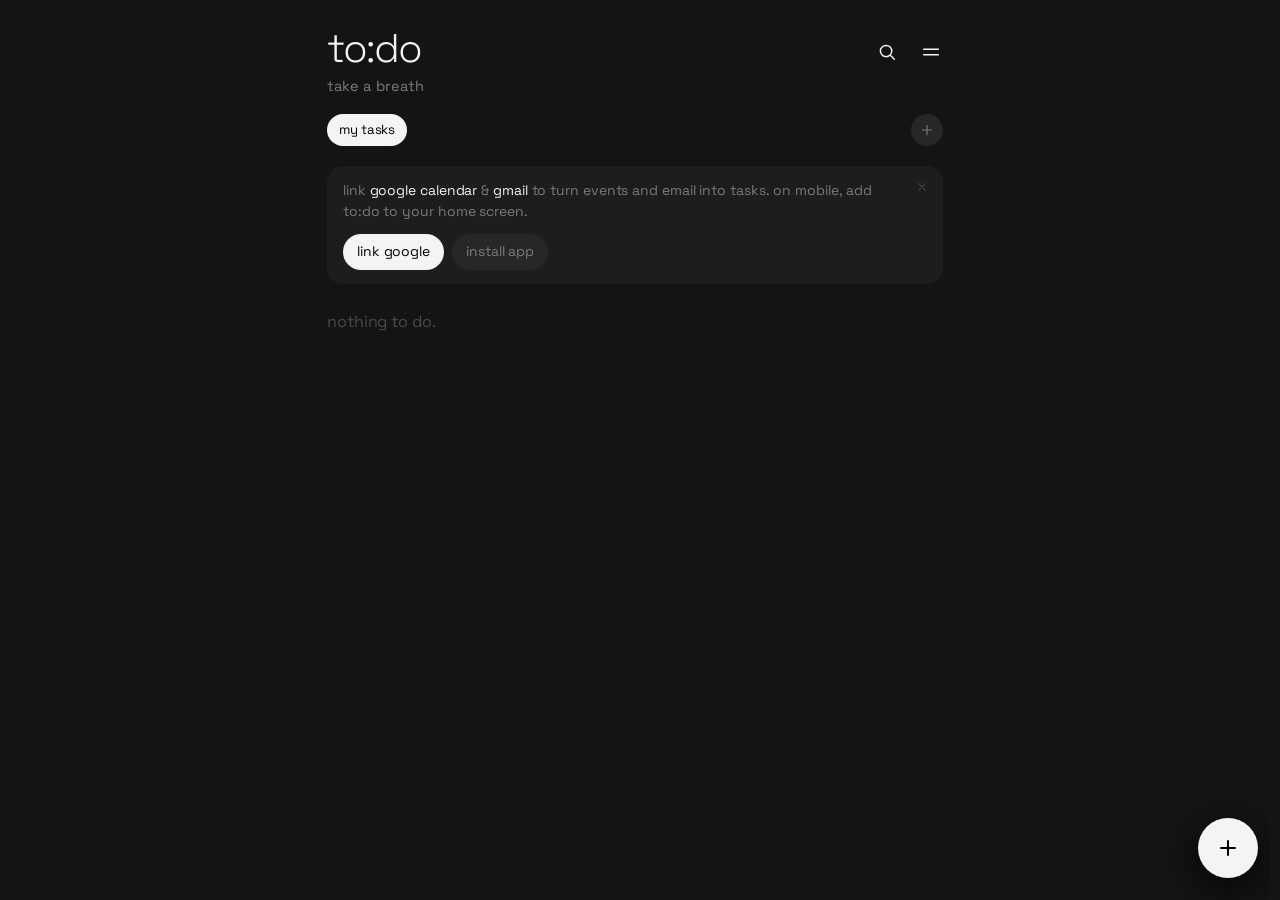
==== commit 660084b0: "Add token proxy docs and update to:do source links" ====
--- a/to-do/index.html
+++ b/to-do/index.html
@@ -627,7 +627,7 @@
       <div class="field">
         <label for="tokenProxy">token proxy url</label>
         <input id="tokenProxy" class="raw" type="url" data-setting="tokenProxy" placeholder="https://todo-token.xxx.workers.dev" spellcheck="false" autocomplete="off">
-        <div class="hint">optional — keeps the client secret on a free server instead of this device. deploy the <a href="https://github.com/mumbo235/to-do/tree/main/server" target="_blank" rel="noopener">token proxy</a> and paste its url. then leave the secret below empty.</div>
+        <div class="hint">optional — keeps the client secret on a free server instead of this device. deploy the <a href="https://github.com/mumbo235/simple-apps/tree/main/to-do/server" target="_blank" rel="noopener">token proxy</a> and paste its url. then leave the secret below empty.</div>
       </div>
       <div class="field">
         <label for="clientSecret">google oauth client secret</label>
